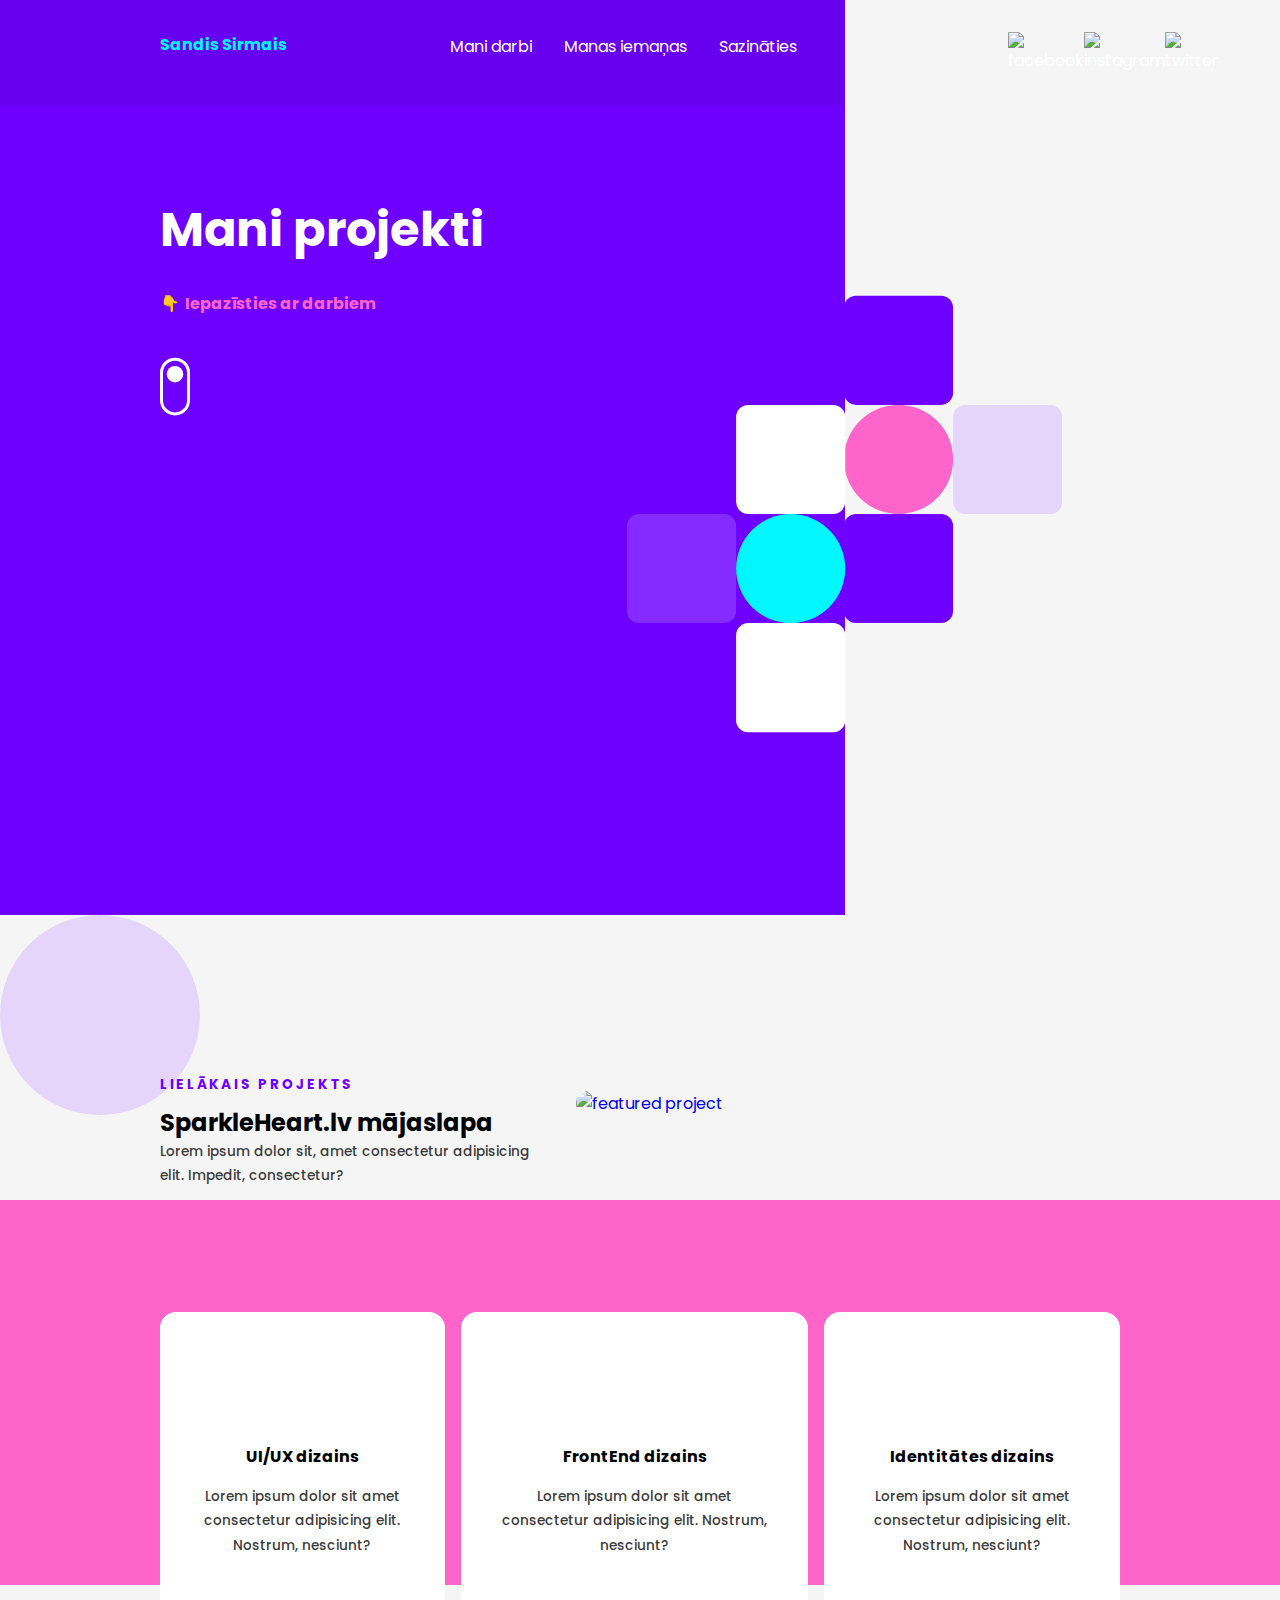
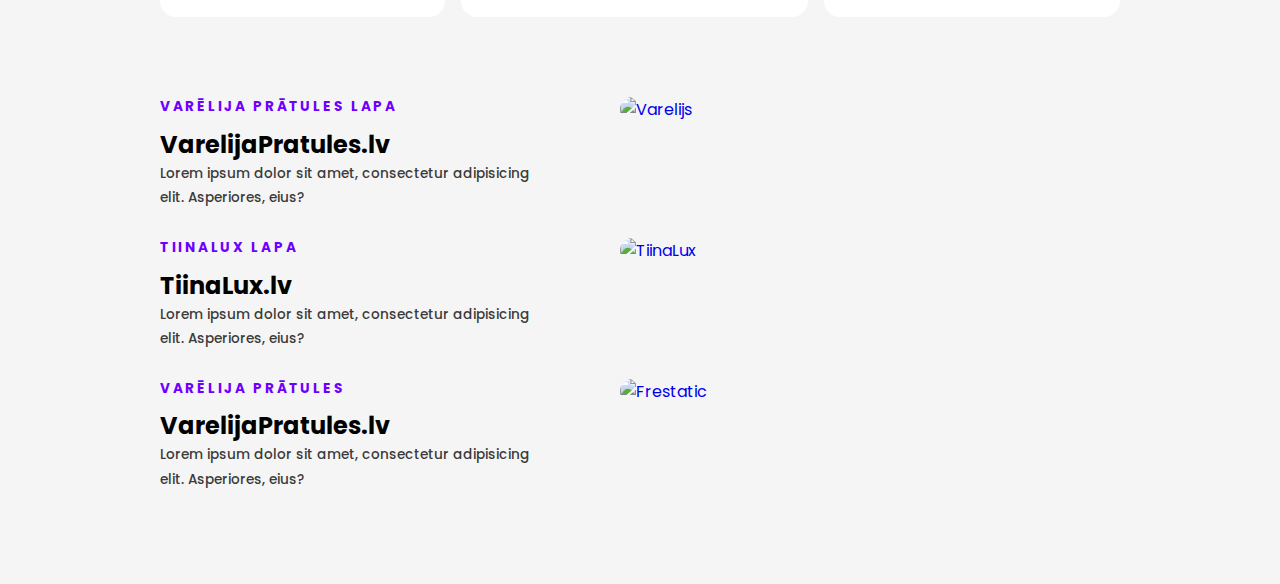
==== index.html @ bd588821 "Image href fix" ====
<!DOCTYPE html>
<html lang="en">
  <head>
    <meta charset="UTF-8">
    <meta name="viewport" content="width=device-width, initial-scale=1.0">
    <meta http-equiv="X-UA-Compatible" content="ie=edge">
    <title>Portfolio</title>
    <link rel="stylesheet" href="css/style.css">
    <link rel="icon" href="images/favicon-32x32.png">
  </head>
  <body>

    <div class="nav-container">
        <header>
            <a href="index.html" class="logo">Sandis Sirmais</a>


            <nav>
                <ul>
                   <li><a href="#maniDarbi">Mani darbi</a></li>
                   <li><a href="#mySkills">Manas iemaņas</a></li>
                   <li><a href="#">Sazināties</a></li>
                </ul>
            </nav>
        </header>

        <div class="social-header">
            <ul>

            <li><a href="https://www.facebook.com/profile.php?id=100010309158518" target="_blank"><img src="/Portfolio_Website/images/2-26357_facebook-icono-facebook-logo-vector-jpg-hd-png.png" alt="facebook"></a></li>
            <li> <a href="https://www.instagram.com/sandizsz/" target="_blank"><img src="/Portfolio_Website/images/5ecec78673e4440004f09e77.png" alt="instagram"></a></li>
            <li><a href="#"><img src="/Portfolio_Website/images/twitter.png" alt="twitter"></a></li>

            </ul>   

        </div>

    </div>


    <div class="hero">
        <div class="content">
            <h1 class="stagger1">Mani projekti</h1>

            <div class="meet stagger1">
                <span>👇</span>
                <p>Iepazīsties ar darbiem</p>

            </div>
                <svg class="scroll stagger1" width="40" height="77" viewBox="0 0 40 77" style="transform: translate(0px, 0px); opacity: 1;">
                    <g id="scroll" transform="translate(-253 -787)">
                      <g id="Rectangle_12" data-name="Rectangle 12" transform="translate(253 787)" fill="none" stroke="#fff" stroke-width="4">
                        <rect width="40" height="77" rx="20" stroke="none"></rect>
                        <rect x="2" y="2" width="36" height="73" rx="18" fill="none"></rect>
                      </g>
                      <circle class="circle" id="Ellipse_1" data-name="Ellipse 1" cx="11" cy="11" r="11" transform="translate(262 798)" fill="#fff"></circle>
                    </g>
                  </svg>
          
           

         

        </div>

        <svg xmlns="http://www.w3.org/2000/svg" class="hero-design" width="686" height="688" viewBox="0 0 686 688" style="transform: translate(0px, 0px); opacity: 1;">
            <g id="blockdesign" transform="translate(-935 -289)">
              <rect class="square-anim" data-name="Rectangle 2" width="172" height="172" rx="19" transform="matrix(1,0,0,1,1277,289)" fill="#6e00ff" data-svg-origin="0 0" style="transform-origin: 0px 0px;"></rect>
              <rect class="square-anim" data-name="Rectangle 10" width="172" height="172" rx="86" transform="matrix(1,0,0,1,1277,461)" fill="#ff64cb" data-svg-origin="0 0" style="transform-origin: 0px 0px;"></rect>
              <rect class="square-anim" data-name="Rectangle 8" width="172" height="172" rx="19" transform="matrix(1,0,0,1,1449,461)" fill="#e5d5fa" data-svg-origin="0 0" style="transform-origin: 0px 0px;"></rect>
              <rect class="square-anim" data-name="Rectangle 5" width="172" height="172" rx="19" transform="matrix(1,0,0,1,1277,633)" fill="#6e00ff" data-svg-origin="0 0" style="transform-origin: 0px 0px;"></rect>
              <rect class="square-anim" data-name="Rectangle 3" width="172" height="172" rx="19" transform="matrix(1,0,0,1,1107,461)" fill="#fff" data-svg-origin="0 0" style="transform-origin: 0px 0px;"></rect>
              <rect class="square-anim" data-name="Rectangle 9" width="172" height="172" rx="86" transform="matrix(1,0,0,1,1107,633)" fill="#00f7ff" data-svg-origin="0 0" style="transform-origin: 0px 0px;"></rect>
              <rect class="square-anim" data-name="Rectangle 7" width="172" height="172" rx="19" transform="matrix(1,0,0,1,935,633)" fill="#fff" opacity="0.17" data-svg-origin="0 0" style="transform-origin: 0px 0px;"></rect>
              <rect class="square-anim" data-name="Rectangle 4" width="172" height="172" rx="19" transform="matrix(1,0,0,1,1107,805)" fill="#fff" data-svg-origin="0 0" style="transform-origin: 0px 0px;"></rect>
            </g>
          </svg>
    </div>

    <section class="featured">
        <div class="left">
        <div class="inner transition2">
            <p class="subtitle">Lielākais projekts</p>
            <a href="#" class="featured-title">SparkleHeart.lv mājaslapa</a>
            <p class="featured-desc">Lorem ipsum dolor sit, amet consectetur adipisicing elit. Impedit, consectetur?</p>
        </div>

        </div>

        <a href="https://sandizsz.github.io/Uzdevums_SandisSirmais/index.html" target="_blank"><img class="right transition2" src="/Portfolio_Website/images/sparkleHeart.png" alt="featured project"></a>


    </section>

    <section class="skills" id="mySkills">
        <div class="skills-container">
            <ul>
                <li class="transition2">
                    <div class="icon-container one">
                        <img src="/Portfolio_Website/images/icon-ux.svg" alt="">
                    </div>
                    <p class="skill-title">UI/UX dizains</p>
                    <p class="featured-desc skill-desc">Lorem ipsum dolor sit amet consectetur adipisicing elit. Nostrum, nesciunt?</p>
                </li>

                <li class="transition2">
                    <div class="icon-container two">
                        <img src="/Portfolio_Website/images/icon-frontend.svg" alt="">
                    </div>
                    <p class="skill-title">FrontEnd dizains</p>
                    <p class="featured-desc skill-desc">Lorem ipsum dolor sit amet consectetur adipisicing elit. Nostrum, nesciunt?</p>
                </li>

                <li class="transition2">
                    <div class="icon-container three">
                        <img src="/Portfolio_Website/images/icon-logo.svg" alt="">
                    </div>
                    <p class="skill-title">Identitātes dizains</p>
                    <p class="featured-desc skill-desc">Lorem ipsum dolor sit amet consectetur adipisicing elit. Nostrum, nesciunt?</p>
                </li>
            </ul>
        </div>
    </section>

    <section class="portfolio" id="maniDarbi">
        <div class="portfolio-container transition3">
            <div class="portfolio-left">
                <div class="inner">
                    <p class="subtitle">Varēlija prātules lapa</p>
                    <p class="featured-title">VarelijaPratules.lv</p>
                    <p class="featured-desc">Lorem ipsum dolor sit amet, consectetur adipisicing elit. Asperiores, eius?</p>
                </div>
            </div>

            <a href="/VarelijaPratules/index.html" target="_blank"><img src="/Portfolio_Website/images/Varelijs.png" alt="Varelijs"></a>

        </div>

        <div class="portfolio-container transition3">
            <div class="portfolio-left">
                <div class="inner">
                    <p class="subtitle">TiinaLux lapa</p>
                    <p class="featured-title">TiinaLux.lv</p>
                    <p class="featured-desc">Lorem ipsum dolor sit amet, consectetur adipisicing elit. Asperiores, eius?</p>
                </div>
            </div>

            <a href="#"><img src="/Portfolio_Website/images/TiinaLux.png" alt="TiinaLux"></a>

        </div>

        <div class="portfolio-container transition3">
            <div class="portfolio-left">
                <div class="inner">
                    <p class="subtitle">Varēlija prātules</p>
                    <p class="featured-title">VarelijaPratules.lv</p>
                    <p class="featured-desc">Lorem ipsum dolor sit amet, consectetur adipisicing elit. Asperiores, eius?</p>
                </div>
            </div>

            <a href="#"><img src="/Portfolio_Website/images/fretty.jpg" alt="Frestatic"></a>

        </div>
    </section>
 


    <script src="https://cdnjs.cloudflare.com/ajax/libs/gsap/3.7.1/gsap.min.js" integrity="sha512-UxP+UhJaGRWuMG2YC6LPWYpFQnsSgnor0VUF3BHdD83PS/pOpN+FYbZmrYN+ISX8jnvgVUciqP/fILOXDjZSwg==" crossorigin="anonymous" referrerpolicy="no-referrer"></script>

    <script src="https://cdnjs.cloudflare.com/ajax/libs/gsap/3.7.1/ScrollTrigger.min.js" integrity="sha512-DlTk2PLUinhBupE89kHOJTt11QqbRMQVlbb26XVDvp4D1kt0fRvQJslvZnTelRJHq6yK0tIPCR7cul8+9Blz0g==" crossorigin="anonymous" referrerpolicy="no-referrer"></script>

    <script>
        gsap.registerPlugin(ScrollTrigger);
        var tl = gsap.timeline();

        tl.from('.content', {
            y:'-30%',
            opacity: 0,
            duration: 2,
            ease: Power4.easeOut

        })

        tl.from('.stagger1', {
            opacity: 0,
            y: -50,
            stagger: .3,
            ease:Power4.easeOut,
            duration: 2
        }, "-=1.5")

        tl.from('.hero-design', {
            opacity: 0,
            y: 50,
            ease: Power4.easeOut,
            duration: 1
        }, "-=2")

        gsap.from(".square-anim", {
            stagger: .2,
            scale: 0.1,
            transformOrigin: "50% 50%",
            duration: 1,
            ease: Back.easeOut.config(1.7)
        })

        gsap.from(".transition2", {
            scrollTrigger: {
                trigger: '.transition2',
                start: "top bottom"
            },
            y: 50,
            opacity: 0,
            duration: 1.2,
            stagger: .3
        })

        gsap.from(".transition3", {
            scrollTrigger: {
                trigger: '.transition3',
                start: "top bottom"
            },
            y: 50,
            opacity: 0,
            duration: 1.2,
            stagger: .8
        })

    </script>

  </body>
</html>
---- css/style.css ----
@import url("https://fonts.googleapis.com/css2?family=Montserrat:wght@300;400;700&display=swap");
@import url("https://fonts.googleapis.com/css2?family=Poppins:wght@300;400;700&family=Urbanist:wght@300;400;700&display=swap");
html {
  scroll-behavior: smooth;
}

* {
  margin: 0;
  padding: 0;
  -webkit-box-sizing: border-box;
          box-sizing: border-box;
}

body {
  height: 100vh;
  margin: 0;
  font-family: 'Poppins', sans-serif;
}

ul {
  list-style-type: none;
}

a {
  text-decoration: none;
}

img {
  width: 100%;
}

.nav-container {
  background-color: #6700EE;
}

.nav-container a {
  color: #fff;
}

nav a {
  height: 30px;
  line-height: 30px;
}

nav a:hover {
  background: #fff;
  color: blueviolet;
  border-radius: 0.2em;
  font-weight: bold;
}

header {
  display: -webkit-box;
  display: -ms-flexbox;
  display: flex;
  -webkit-box-pack: justify;
      -ms-flex-pack: justify;
          justify-content: space-between;
  padding: 2em;
}

header .logo {
  color: #00f7ff;
  font-weight: bold;
}

header ul {
  display: -webkit-box;
  display: -ms-flexbox;
  display: flex;
}

header ul a {
  display: block;
  padding: 0 1em;
}

.social-header, .hero-design {
  display: none;
}

.hero {
  background-color: #6E00FF;
  color: #fff;
  display: -ms-grid;
  display: grid;
  text-align: center;
  padding: 4em;
}

.meet {
  display: -webkit-box;
  display: -ms-flexbox;
  display: flex;
  -webkit-box-pack: center;
      -ms-flex-pack: center;
          justify-content: center;
  margin: 1em 0 1em;
  font-weight: bold;
  color: #FF64CB;
}

.meet span {
  margin-right: .3em;
}

.scroll {
  width: 30px;
}

section {
  padding: 4em 2em;
  text-align: center;
}

.featured {
  position: relative;
}

.featured img {
  border-radius: 1em;
}

.featured::before {
  content: "";
  position: absolute;
  width: 200px;
  height: 200px;
  border-radius: 50%;
  background: #E5D5FA;
  top: 0;
  left: 0;
  z-index: -1;
}

.subtitle {
  text-transform: uppercase;
  font-weight: bold;
  color: #6E00FF;
  letter-spacing: .2em;
  font-size: .85em;
}

.featured-title {
  color: black;
  font-weight: bold;
  font-size: 1.5em;
  margin-top: .4em;
  display: block;
}

.featured-desc {
  color: #3b3b3b;
  margin-bottom: 3em;
  font-size: .85em;
  line-height: 1.8em;
  font-weight: 500;
}

.skills {
  background: #FF64CB;
}

.skills-container ul li {
  background: #fff;
  padding: 2em;
  border-radius: 1em;
  margin-bottom: 1em;
}

.skills-container ul li .icon-container {
  height: 100px;
  display: -ms-grid;
  display: grid;
  place-content: center;
  margin: 0 auto;
}

.skills-container ul li .icon-container.one {
  width: 50px;
}

.skills-container ul li .icon-container.two {
  width: 150px;
}

.skills-container ul li .icon-container.three {
  width: 60px;
}

.skill-title {
  font-weight: bold;
  margin-bottom: 1em;
}

.featured-desc {
  margin-bottom: 2em;
}

.portfolio, body {
  background: #F5F5F5;
}

.portfolio-container a img {
  border-radius: 1em;
  margin-bottom: 2em;
}

@media only screen and (min-width: 800px) {
  .meet {
    margin: 2em 0 2em;
  }
  .featured, .portfolio {
    text-align: left;
  }
  .featured, .portfolio-container {
    display: -ms-grid;
    display: grid;
    -ms-grid-columns: 40% auto;
        grid-template-columns: 40% auto;
  }
  .left, .portfolio-left {
    display: -ms-grid;
    display: grid;
    place-content: center;
  }
  .right {
    margin-left: 2em;
    margin-top: 1em;
  }
  .skills {
    margin-top: -5em;
    margin-bottom: -7em;
    padding-top: 7em;
  }
  .skills-container ul {
    display: -ms-grid;
    display: grid;
    -ms-grid-columns: (auto)[3];
        grid-template-columns: repeat(3, auto);
    grid-gap: 1em;
  }
  .portfolio {
    padding-top: 7em;
  }
  .portfolio-container img {
    margin-left: 2em;
  }
}

@media only screen and (min-width: 1050px) {
  .hero {
    height: 90vh;
  }
  .nav-container {
    display: -ms-grid;
    display: grid;
    -ms-grid-columns: 66% auto;
        grid-template-columns: 66% auto;
    background: unset;
  }
  .nav-container header {
    background: #6700EE;
  }
  header {
    padding: 2em 2em 2em 4em;
  }
  .social-header {
    padding: 2em 4em 2em 0;
    display: block;
  }
  .social-header ul {
    display: -webkit-box;
    display: -ms-flexbox;
    display: flex;
    -webkit-box-pack: justify;
        -ms-flex-pack: justify;
            justify-content: space-between;
    width: 7em;
    float: right;
  }
  .social-header ul img {
    width: 20px;
  }
  section {
    padding: 4em;
  }
  .hero {
    display: -ms-grid;
    display: grid;
    -ms-grid-columns: 66% auto;
        grid-template-columns: 66% auto;
    background: unset;
    padding: 0;
  }
  .hero .content {
    background: #6E00FF;
    padding: 6em 8em 6em 4em;
    text-align: left;
  }
  .hero .content h1 {
    font-size: 3em;
    line-height: 1.2em;
  }
  .meet {
    -webkit-box-pack: left;
        -ms-flex-pack: left;
            justify-content: left;
  }
  .hero-design {
    display: unset;
    margin-left: -50%;
    margin-top: 15%;
    width: 100%;
  }
  .portfolio img {
    float: right;
    max-width: 500px;
  }
}

@media only screen and (min-width: 1250px) {
  header {
    padding: 2em 2em 2em 10em;
  }
  .social-header {
    padding: 2em 10em 2em 0;
  }
  section {
    padding: 10em 10em 4em 10em;
  }
  .hero .content {
    padding: 6em 8em 6em 10em;
  }
}

@media only screen and (min-width: 1550px) {
  header {
    padding: 2em 2em 2em 20em;
  }
  .social-header {
    padding: 2em 20em 2em 0;
  }
  section {
    padding: 6em 20em 4em 20em;
  }
  .hero .content {
    padding: 9em 20em 6em 20em;
  }
}

.circle {
  animation: circleAnim 1s infinite alternate-reverse;
}

@-webkit-keyframes circleAnim {
  from {
    -webkit-transform: translate(262px, 798px);
            transform: translate(262px, 798px);
    z-index: 5;
  }
  to {
    -webkit-transform: translate(262px, 830px);
            transform: translate(262px, 830px);
  }
}

@keyframes circleAnim {
  from {
    -webkit-transform: translate(262px, 798px);
            transform: translate(262px, 798px);
    z-index: 5;
  }
  to {
    -webkit-transform: translate(262px, 830px);
            transform: translate(262px, 830px);
  }
}
/*# sourceMappingURL=style.css.map */
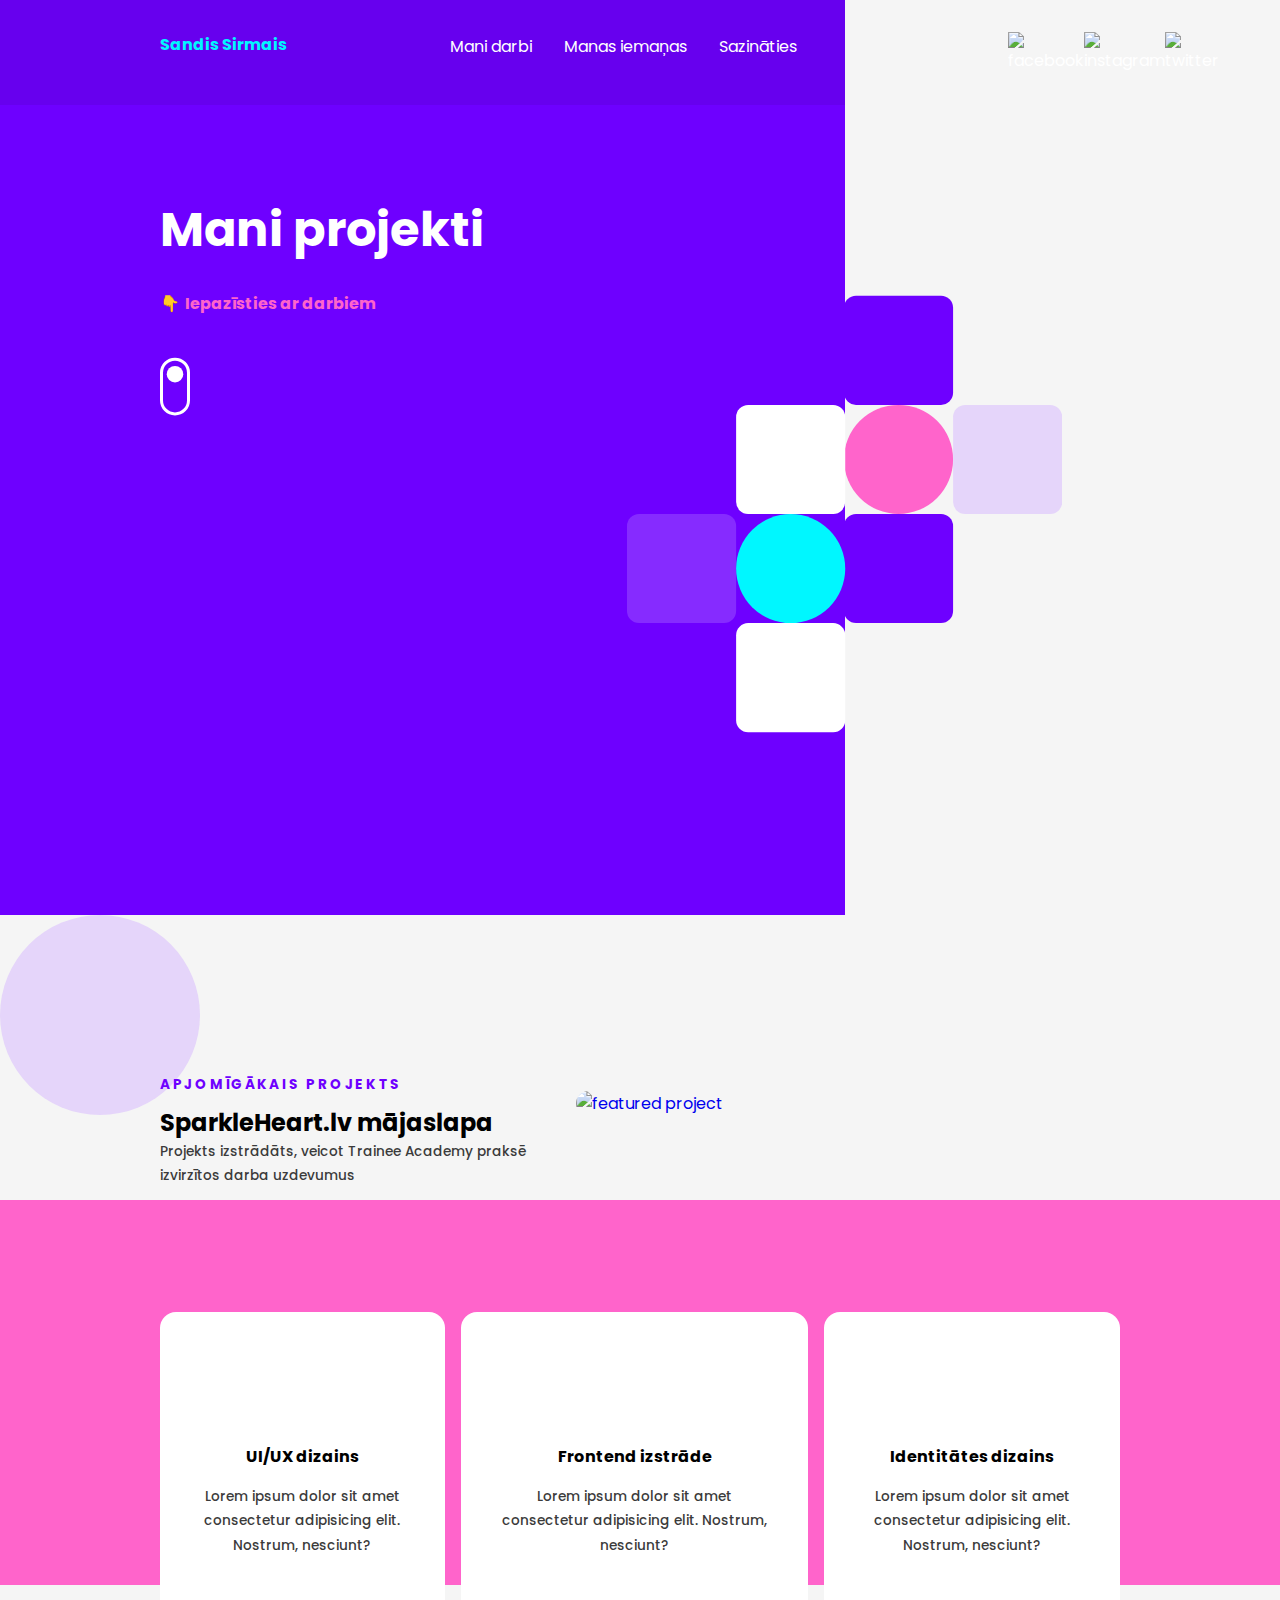
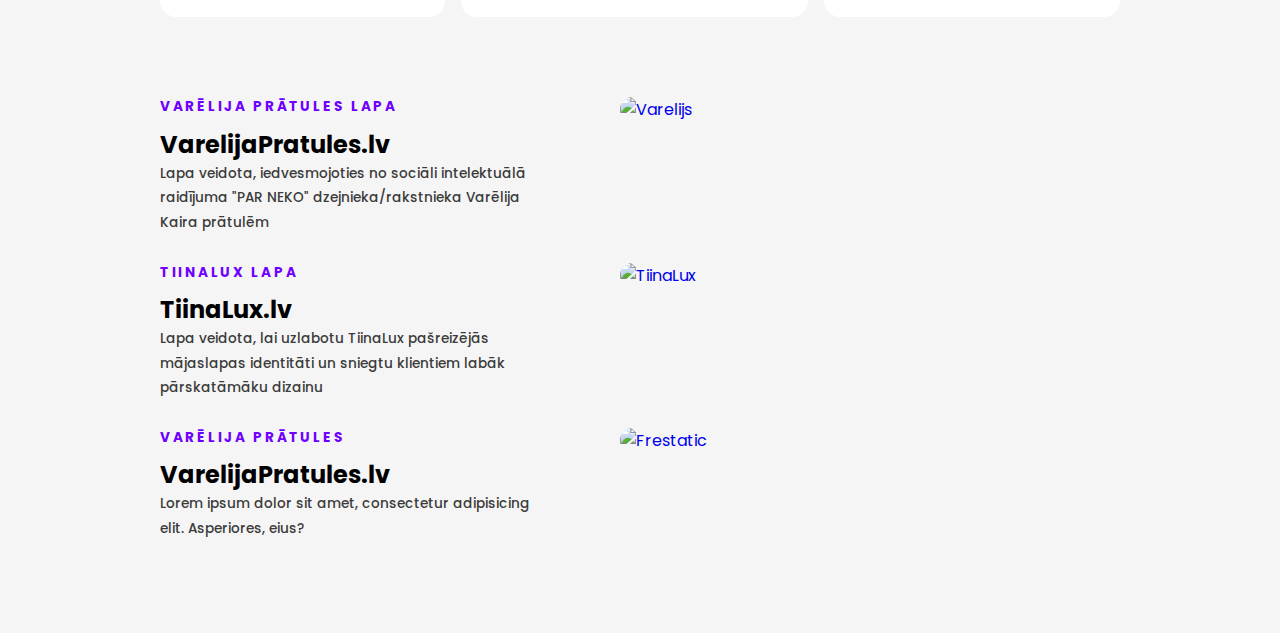
==== commit 829a79c3: "Update index.html" ====
--- a/index.html
+++ b/index.html
@@ -80,9 +80,9 @@
     <section class="featured">
         <div class="left">
         <div class="inner transition2">
-            <p class="subtitle">Lielākais projekts</p>
+            <p class="subtitle">Apjomīgākais projekts</p>
             <a href="#" class="featured-title">SparkleHeart.lv mājaslapa</a>
-            <p class="featured-desc">Lorem ipsum dolor sit, amet consectetur adipisicing elit. Impedit, consectetur?</p>
+            <p class="featured-desc">Projekts izstrādāts, veicot Trainee Academy praksē izvirzītos darba uzdevumus</p>
         </div>
 
         </div>
@@ -107,7 +107,7 @@
                     <div class="icon-container two">
                         <img src="/Portfolio_Website/images/icon-frontend.svg" alt="">
                     </div>
-                    <p class="skill-title">FrontEnd dizains</p>
+                    <p class="skill-title">Frontend izstrāde</p>
                     <p class="featured-desc skill-desc">Lorem ipsum dolor sit amet consectetur adipisicing elit. Nostrum, nesciunt?</p>
                 </li>
 
@@ -128,11 +128,11 @@
                 <div class="inner">
                     <p class="subtitle">Varēlija prātules lapa</p>
                     <p class="featured-title">VarelijaPratules.lv</p>
-                    <p class="featured-desc">Lorem ipsum dolor sit amet, consectetur adipisicing elit. Asperiores, eius?</p>
+                    <p class="featured-desc">Lapa veidota, iedvesmojoties no sociāli intelektuālā raidījuma "PAR NEKO" dzejnieka/rakstnieka Varēlija Kaira prātulēm  </p>
                 </div>
             </div>
 
-            <a href="/VarelijaPratules/index.html" target="_blank"><img src="/Portfolio_Website/images/Varelijs.png" alt="Varelijs"></a>
+            <a href="/Portfolio_Website/VarelijaPratules/index.html" target="_blank"><img src="/Portfolio_Website/images/Varelijs.png" alt="Varelijs"></a>
 
         </div>
 
@@ -141,7 +141,7 @@
                 <div class="inner">
                     <p class="subtitle">TiinaLux lapa</p>
                     <p class="featured-title">TiinaLux.lv</p>
-                    <p class="featured-desc">Lorem ipsum dolor sit amet, consectetur adipisicing elit. Asperiores, eius?</p>
+                    <p class="featured-desc">Lapa veidota, lai uzlabotu TiinaLux pašreizējās mājaslapas identitāti un sniegtu klientiem labāk pārskatāmāku dizainu</p>
                 </div>
             </div>
 
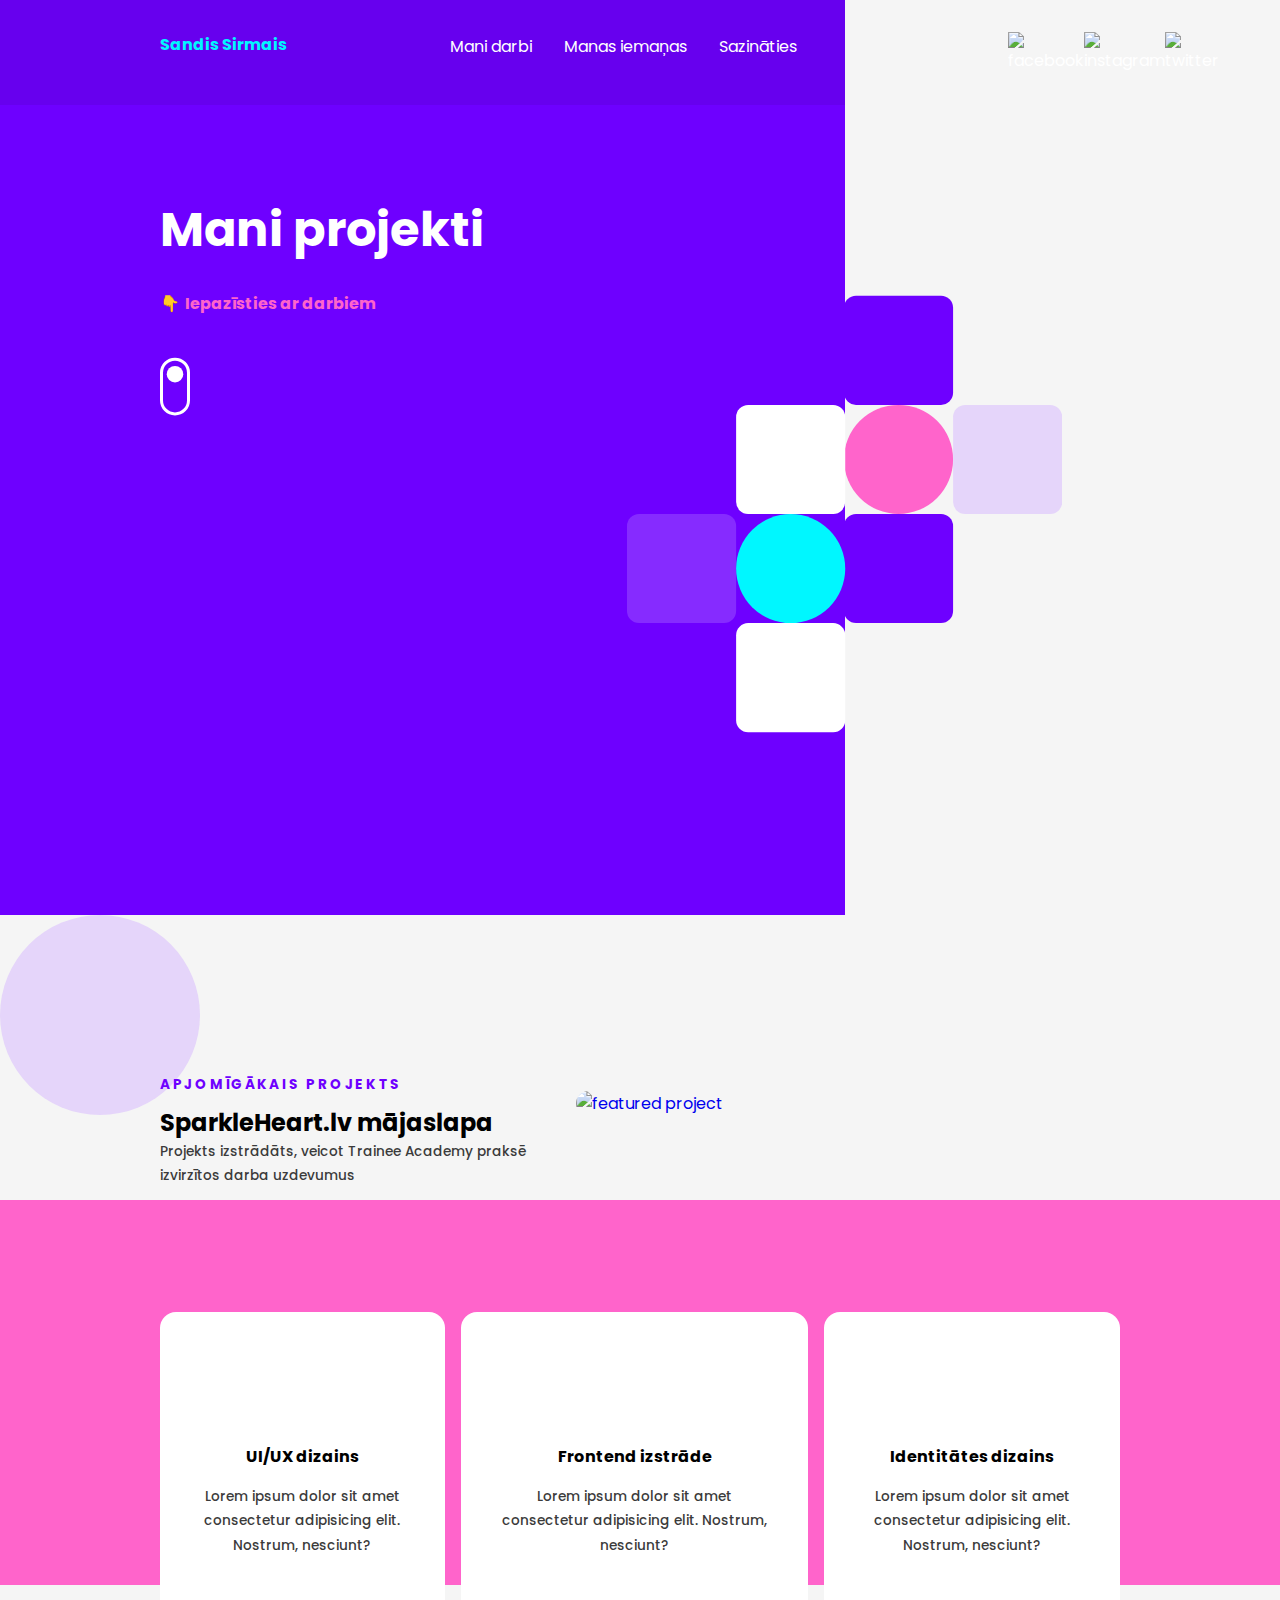
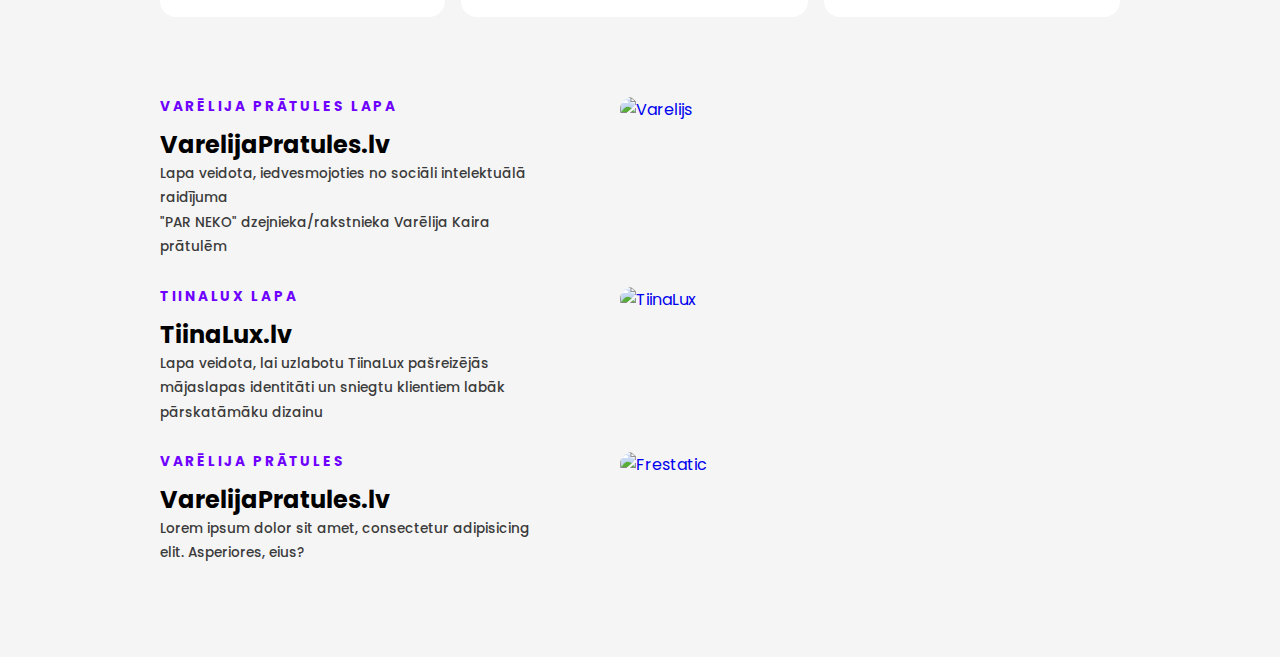
==== commit bfe86e94: "Update index.html" ====
--- a/index.html
+++ b/index.html
@@ -128,7 +128,7 @@
                 <div class="inner">
                     <p class="subtitle">Varēlija prātules lapa</p>
                     <p class="featured-title">VarelijaPratules.lv</p>
-                    <p class="featured-desc">Lapa veidota, iedvesmojoties no sociāli intelektuālā raidījuma "PAR NEKO" dzejnieka/rakstnieka Varēlija Kaira prātulēm  </p>
+                    <p class="featured-desc">Lapa veidota, iedvesmojoties no sociāli intelektuālā raidījuma <br> "PAR NEKO" dzejnieka/rakstnieka Varēlija Kaira prātulēm  </p>
                 </div>
             </div>
 
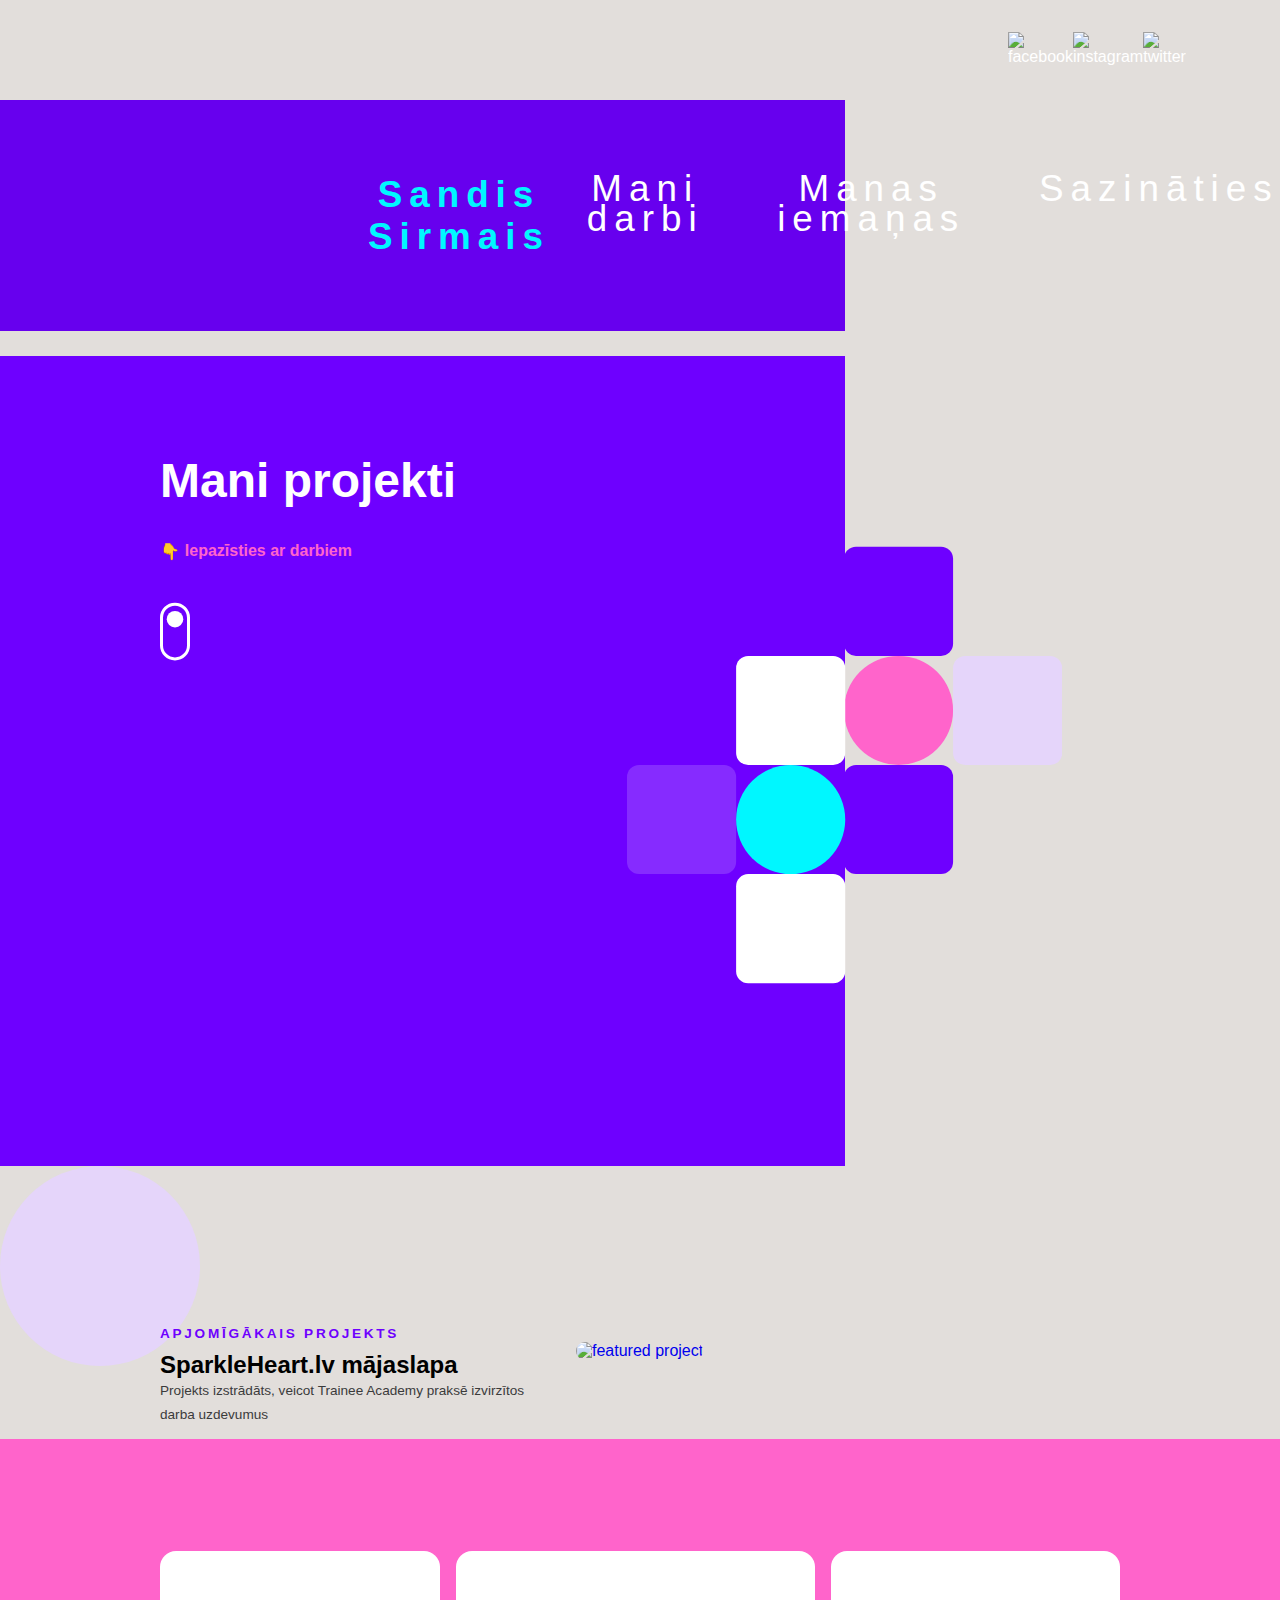
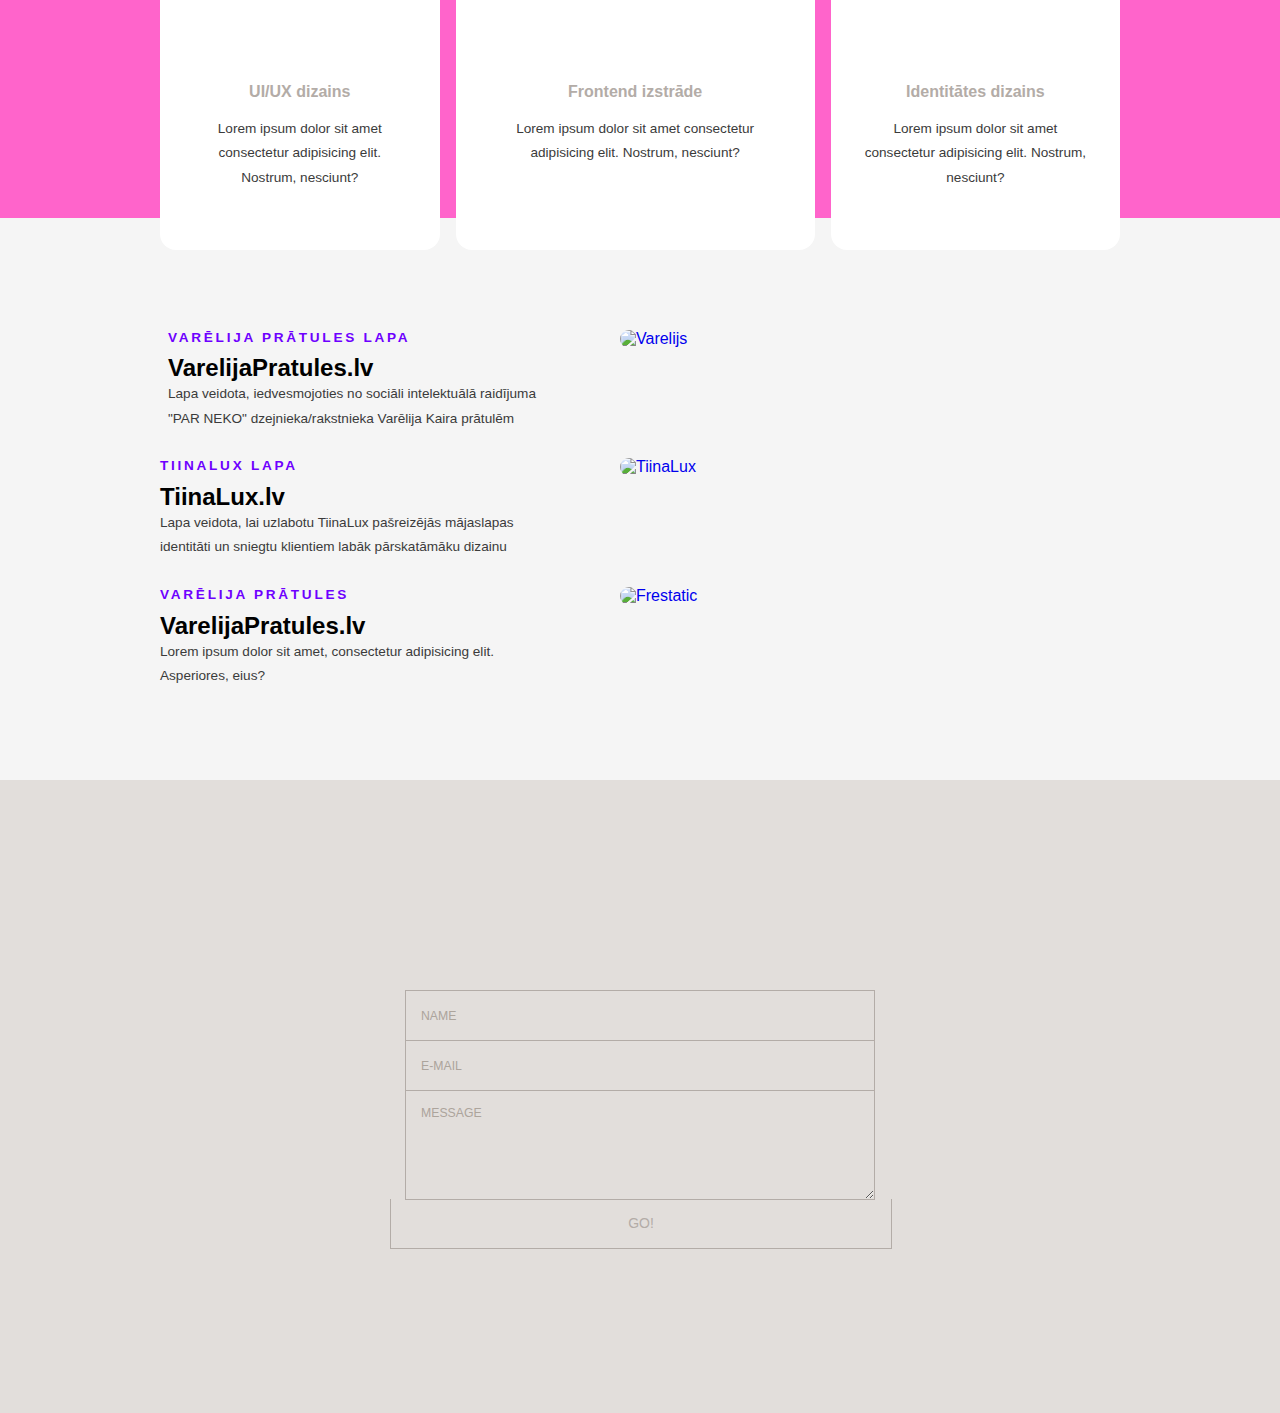
==== commit cb85437c: "Adding contact form" ====
--- a/index.html
+++ b/index.html
@@ -92,6 +92,8 @@
 
     </section>
 
+
+
     <section class="skills" id="mySkills">
         <div class="skills-container">
             <ul>
@@ -162,6 +164,17 @@
 
         </div>
     </section>
+
+    <section class="contact-form">
+        <form id="form" class="topBefore">
+		
+            <input id="name" type="text" placeholder="NAME">
+            <input id="email" type="text" placeholder="E-MAIL">
+            <textarea id="message" type="text" placeholder="MESSAGE"></textarea>
+    <input id="submit" type="submit" value="GO!">
+    
+  </form>
+    </section>
  
 
 
--- a/css/style.css
+++ b/css/style.css
@@ -206,6 +206,212 @@
   margin-bottom: 2em;
 }
 
+input::-webkit-input-placeholder, textarea::-webkit-input-placeholder {
+  color: #aca49c;
+  font-size: 0.875em;
+}
+
+input:focus::-webkit-input-placeholder, textarea:focus::-webkit-input-placeholder {
+  color: #bbb5af;
+}
+
+input::-webkit-input-placeholder, textarea::-webkit-input-placeholder {
+  color: #aca49c;
+  font-size: 0.875em;
+}
+
+input:-ms-input-placeholder, textarea:-ms-input-placeholder {
+  color: #aca49c;
+  font-size: 0.875em;
+}
+
+input::-ms-input-placeholder, textarea::-ms-input-placeholder {
+  color: #aca49c;
+  font-size: 0.875em;
+}
+
+input::placeholder, textarea::placeholder {
+  color: #aca49c;
+  font-size: 0.875em;
+}
+
+input:focus::-webkit-input-placeholder, textarea::focus:placeholder {
+  color: #bbb5af;
+}
+
+input:focus:-ms-input-placeholder, textarea::focus:placeholder {
+  color: #bbb5af;
+}
+
+input:focus::-ms-input-placeholder, textarea::focus:placeholder {
+  color: #bbb5af;
+}
+
+input:focus::placeholder, textarea::focus:placeholder {
+  color: #bbb5af;
+}
+
+input::-ms-placeholder, textarea::-ms-placeholder {
+  color: #aca49c;
+  font-size: 0.875em;
+}
+
+input:focus::-ms-placeholder, textarea:focus::-ms-placeholder {
+  color: #bbb5af;
+}
+
+/* on hover placeholder */
+input:hover::-webkit-input-placeholder, textarea:hover::-webkit-input-placeholder {
+  color: #e2dedb;
+  font-size: 0.875em;
+}
+
+input:hover:focus::-webkit-input-placeholder, textarea:hover:focus::-webkit-input-placeholder {
+  color: #cbc6c1;
+}
+
+input:hover::-webkit-input-placeholder, textarea:hover::-webkit-input-placeholder {
+  color: #e2dedb;
+  font-size: 0.875em;
+}
+
+input:hover:-ms-input-placeholder, textarea:hover:-ms-input-placeholder {
+  color: #e2dedb;
+  font-size: 0.875em;
+}
+
+input:hover::-ms-input-placeholder, textarea:hover::-ms-input-placeholder {
+  color: #e2dedb;
+  font-size: 0.875em;
+}
+
+input:hover::placeholder, textarea:hover::placeholder {
+  color: #e2dedb;
+  font-size: 0.875em;
+}
+
+input:hover:focus::-webkit-input-placeholder, textarea:hover:focus::-webkit-input-placeholder {
+  color: #cbc6c1;
+}
+
+input:hover:focus:-ms-input-placeholder, textarea:hover:focus:-ms-input-placeholder {
+  color: #cbc6c1;
+}
+
+input:hover:focus::-ms-input-placeholder, textarea:hover:focus::-ms-input-placeholder {
+  color: #cbc6c1;
+}
+
+input:hover:focus::placeholder, textarea:hover:focus::placeholder {
+  color: #cbc6c1;
+}
+
+input:hover::-webkit-input-placeholder, textarea:hover::-webkit-input-placeholder {
+  color: #e2dedb;
+  font-size: 0.875em;
+}
+
+input:hover:-ms-input-placeholder, textarea:hover:-ms-input-placeholder {
+  color: #e2dedb;
+  font-size: 0.875em;
+}
+
+input:hover::-ms-input-placeholder, textarea:hover::-ms-input-placeholder {
+  color: #e2dedb;
+  font-size: 0.875em;
+}
+
+input:hover::placeholder, textarea:hover::placeholder {
+  color: #e2dedb;
+  font-size: 0.875em;
+}
+
+input:hover:focus::-ms-placeholder, textarea:hover::focus:-ms-placeholder {
+  color: #cbc6c1;
+}
+
+body {
+  font-family: 'Lato', sans-serif;
+  background: #e2dedb;
+  color: #b3aca7;
+}
+
+header {
+  position: relative;
+  margin: 100px 0 25px 0;
+  font-size: 2.3em;
+  text-align: center;
+  letter-spacing: 7px;
+}
+
+#form {
+  position: relative;
+  width: 500px;
+  margin: 50px auto 100px auto;
+}
+
+input {
+  font-family: 'Lato', sans-serif;
+  font-size: 0.875em;
+  width: 470px;
+  height: 50px;
+  padding: 0px 15px 0px 15px;
+  background: transparent;
+  outline: none;
+  color: #726659;
+  border: solid 1px #b3aca7;
+  border-bottom: none;
+  transition: all 0.3s ease-in-out;
+  -webkit-transition: all 0.3s ease-in-out;
+  -moz-transition: all 0.3s ease-in-out;
+  -ms-transition: all 0.3s ease-in-out;
+}
+
+input:hover {
+  background: #b3aca7;
+  color: #e2dedb;
+}
+
+textarea {
+  width: 470px;
+  max-width: 470px;
+  height: 110px;
+  max-height: 110px;
+  padding: 15px;
+  background: transparent;
+  outline: none;
+  color: #726659;
+  font-family: 'Lato', sans-serif;
+  font-size: 0.875em;
+  border: solid 1px #b3aca7;
+  transition: all 0.3s ease-in-out;
+  -webkit-transition: all 0.3s ease-in-out;
+  -moz-transition: all 0.3s ease-in-out;
+  -ms-transition: all 0.3s ease-in-out;
+}
+
+textarea:hover {
+  background: #b3aca7;
+  color: #e2dedb;
+}
+
+#submit {
+  width: 502px;
+  padding: 0;
+  margin: -5px 0px 0px 0px;
+  font-family: 'Lato', sans-serif;
+  font-size: 0.875em;
+  color: #b3aca7;
+  outline: none;
+  cursor: pointer;
+  border: solid 1px #b3aca7;
+  border-top: none;
+}
+
+#submit:hover {
+  color: #e2dedb;
+}
+
 @media only screen and (min-width: 800px) {
   .meet {
     margin: 2em 0 2em;
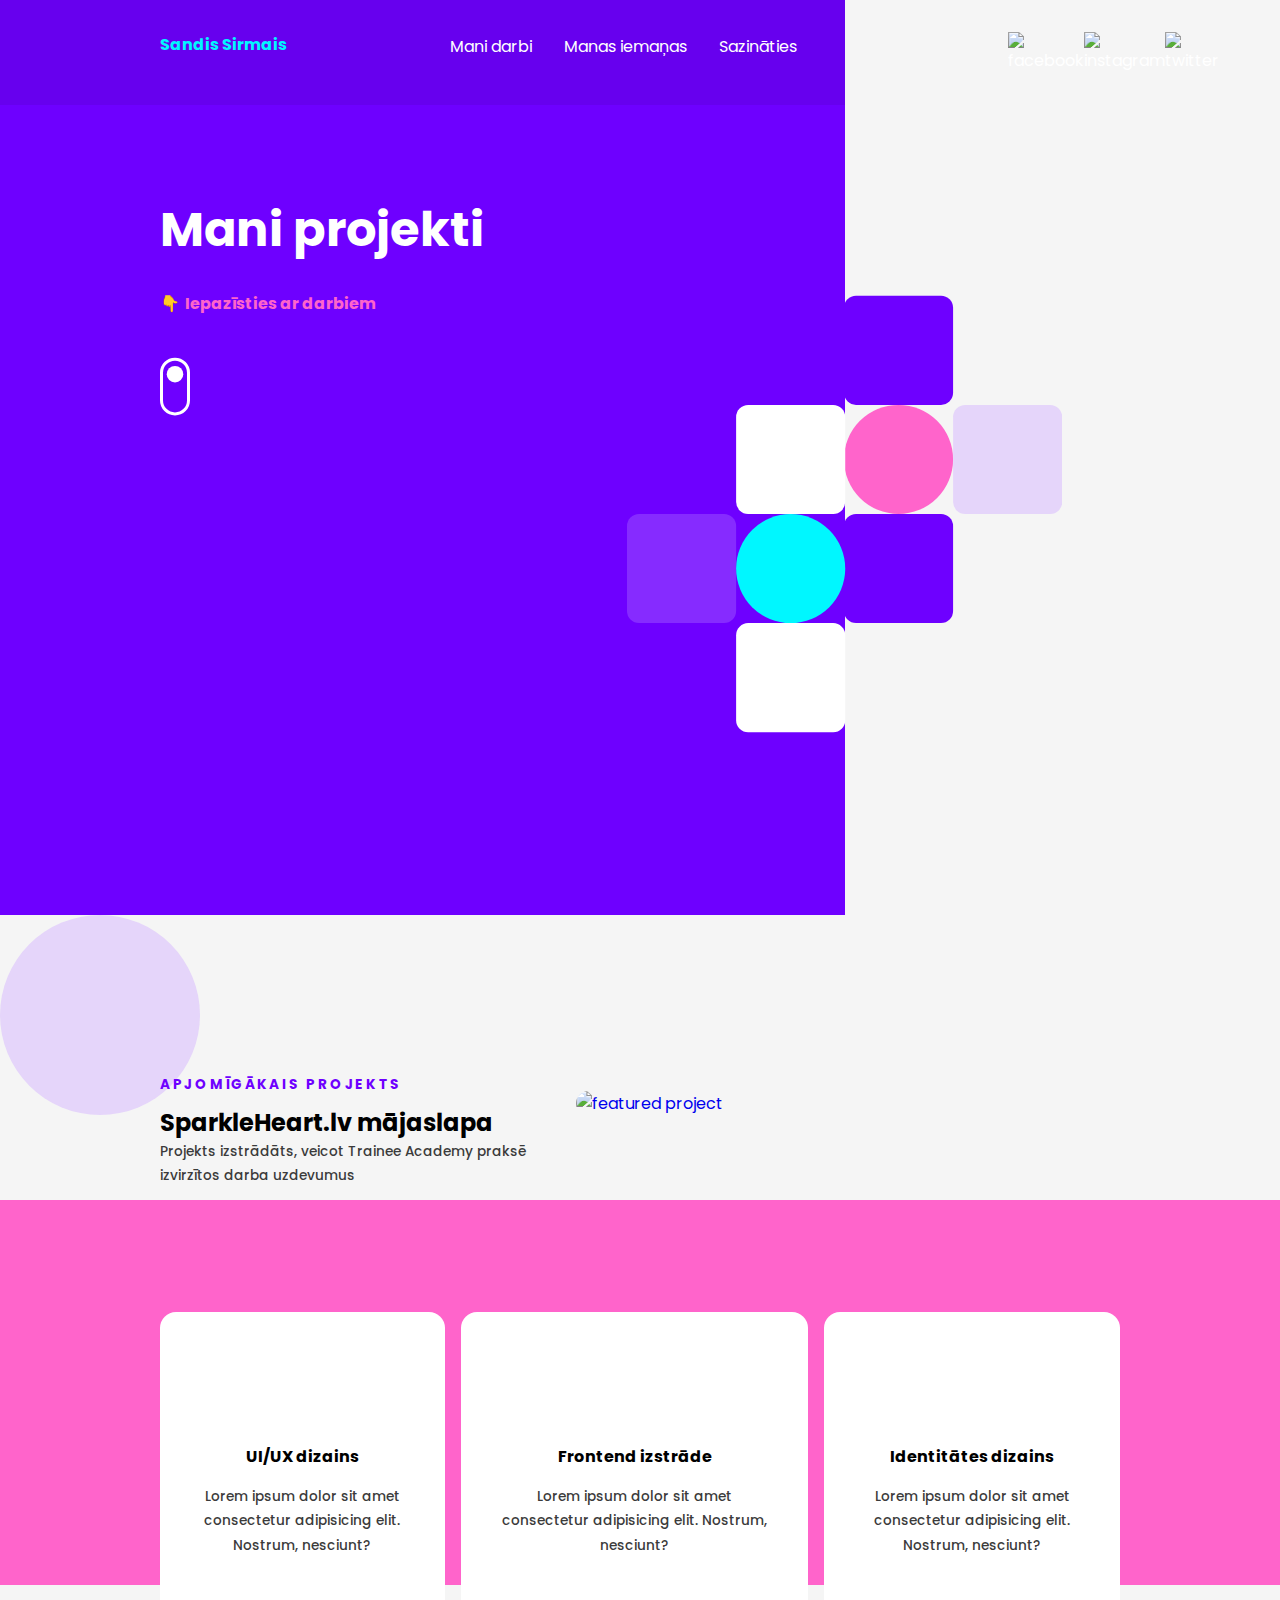
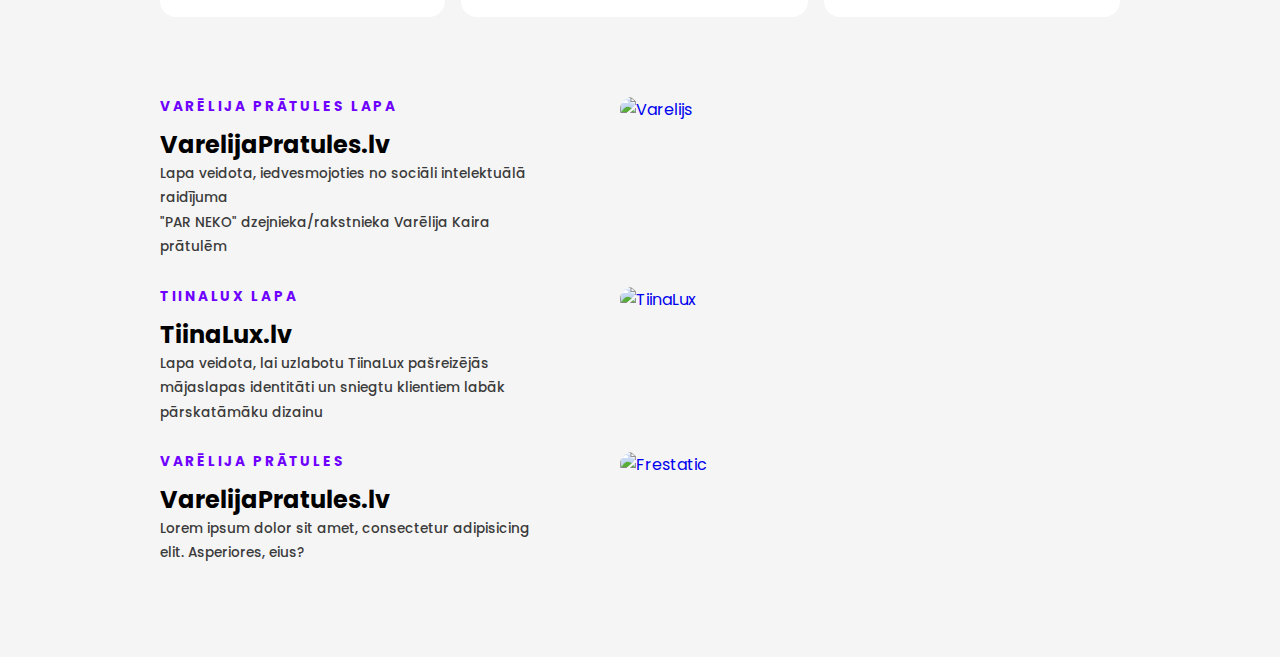
==== commit 5bb1badd: "Removed form" ====
--- a/index.html
+++ b/index.html
@@ -165,16 +165,7 @@
         </div>
     </section>
 
-    <section class="contact-form">
-        <form id="form" class="topBefore">
-		
-            <input id="name" type="text" placeholder="NAME">
-            <input id="email" type="text" placeholder="E-MAIL">
-            <textarea id="message" type="text" placeholder="MESSAGE"></textarea>
-    <input id="submit" type="submit" value="GO!">
     
-  </form>
-    </section>
  
 
 
--- a/css/style.css
+++ b/css/style.css
@@ -206,212 +206,6 @@
   margin-bottom: 2em;
 }
 
-input::-webkit-input-placeholder, textarea::-webkit-input-placeholder {
-  color: #aca49c;
-  font-size: 0.875em;
-}
-
-input:focus::-webkit-input-placeholder, textarea:focus::-webkit-input-placeholder {
-  color: #bbb5af;
-}
-
-input::-webkit-input-placeholder, textarea::-webkit-input-placeholder {
-  color: #aca49c;
-  font-size: 0.875em;
-}
-
-input:-ms-input-placeholder, textarea:-ms-input-placeholder {
-  color: #aca49c;
-  font-size: 0.875em;
-}
-
-input::-ms-input-placeholder, textarea::-ms-input-placeholder {
-  color: #aca49c;
-  font-size: 0.875em;
-}
-
-input::placeholder, textarea::placeholder {
-  color: #aca49c;
-  font-size: 0.875em;
-}
-
-input:focus::-webkit-input-placeholder, textarea::focus:placeholder {
-  color: #bbb5af;
-}
-
-input:focus:-ms-input-placeholder, textarea::focus:placeholder {
-  color: #bbb5af;
-}
-
-input:focus::-ms-input-placeholder, textarea::focus:placeholder {
-  color: #bbb5af;
-}
-
-input:focus::placeholder, textarea::focus:placeholder {
-  color: #bbb5af;
-}
-
-input::-ms-placeholder, textarea::-ms-placeholder {
-  color: #aca49c;
-  font-size: 0.875em;
-}
-
-input:focus::-ms-placeholder, textarea:focus::-ms-placeholder {
-  color: #bbb5af;
-}
-
-/* on hover placeholder */
-input:hover::-webkit-input-placeholder, textarea:hover::-webkit-input-placeholder {
-  color: #e2dedb;
-  font-size: 0.875em;
-}
-
-input:hover:focus::-webkit-input-placeholder, textarea:hover:focus::-webkit-input-placeholder {
-  color: #cbc6c1;
-}
-
-input:hover::-webkit-input-placeholder, textarea:hover::-webkit-input-placeholder {
-  color: #e2dedb;
-  font-size: 0.875em;
-}
-
-input:hover:-ms-input-placeholder, textarea:hover:-ms-input-placeholder {
-  color: #e2dedb;
-  font-size: 0.875em;
-}
-
-input:hover::-ms-input-placeholder, textarea:hover::-ms-input-placeholder {
-  color: #e2dedb;
-  font-size: 0.875em;
-}
-
-input:hover::placeholder, textarea:hover::placeholder {
-  color: #e2dedb;
-  font-size: 0.875em;
-}
-
-input:hover:focus::-webkit-input-placeholder, textarea:hover:focus::-webkit-input-placeholder {
-  color: #cbc6c1;
-}
-
-input:hover:focus:-ms-input-placeholder, textarea:hover:focus:-ms-input-placeholder {
-  color: #cbc6c1;
-}
-
-input:hover:focus::-ms-input-placeholder, textarea:hover:focus::-ms-input-placeholder {
-  color: #cbc6c1;
-}
-
-input:hover:focus::placeholder, textarea:hover:focus::placeholder {
-  color: #cbc6c1;
-}
-
-input:hover::-webkit-input-placeholder, textarea:hover::-webkit-input-placeholder {
-  color: #e2dedb;
-  font-size: 0.875em;
-}
-
-input:hover:-ms-input-placeholder, textarea:hover:-ms-input-placeholder {
-  color: #e2dedb;
-  font-size: 0.875em;
-}
-
-input:hover::-ms-input-placeholder, textarea:hover::-ms-input-placeholder {
-  color: #e2dedb;
-  font-size: 0.875em;
-}
-
-input:hover::placeholder, textarea:hover::placeholder {
-  color: #e2dedb;
-  font-size: 0.875em;
-}
-
-input:hover:focus::-ms-placeholder, textarea:hover::focus:-ms-placeholder {
-  color: #cbc6c1;
-}
-
-body {
-  font-family: 'Lato', sans-serif;
-  background: #e2dedb;
-  color: #b3aca7;
-}
-
-header {
-  position: relative;
-  margin: 100px 0 25px 0;
-  font-size: 2.3em;
-  text-align: center;
-  letter-spacing: 7px;
-}
-
-#form {
-  position: relative;
-  width: 500px;
-  margin: 50px auto 100px auto;
-}
-
-input {
-  font-family: 'Lato', sans-serif;
-  font-size: 0.875em;
-  width: 470px;
-  height: 50px;
-  padding: 0px 15px 0px 15px;
-  background: transparent;
-  outline: none;
-  color: #726659;
-  border: solid 1px #b3aca7;
-  border-bottom: none;
-  transition: all 0.3s ease-in-out;
-  -webkit-transition: all 0.3s ease-in-out;
-  -moz-transition: all 0.3s ease-in-out;
-  -ms-transition: all 0.3s ease-in-out;
-}
-
-input:hover {
-  background: #b3aca7;
-  color: #e2dedb;
-}
-
-textarea {
-  width: 470px;
-  max-width: 470px;
-  height: 110px;
-  max-height: 110px;
-  padding: 15px;
-  background: transparent;
-  outline: none;
-  color: #726659;
-  font-family: 'Lato', sans-serif;
-  font-size: 0.875em;
-  border: solid 1px #b3aca7;
-  transition: all 0.3s ease-in-out;
-  -webkit-transition: all 0.3s ease-in-out;
-  -moz-transition: all 0.3s ease-in-out;
-  -ms-transition: all 0.3s ease-in-out;
-}
-
-textarea:hover {
-  background: #b3aca7;
-  color: #e2dedb;
-}
-
-#submit {
-  width: 502px;
-  padding: 0;
-  margin: -5px 0px 0px 0px;
-  font-family: 'Lato', sans-serif;
-  font-size: 0.875em;
-  color: #b3aca7;
-  outline: none;
-  cursor: pointer;
-  border: solid 1px #b3aca7;
-  border-top: none;
-}
-
-#submit:hover {
-  color: #e2dedb;
-}
-
 @media only screen and (min-width: 800px) {
   .meet {
     margin: 2em 0 2em;
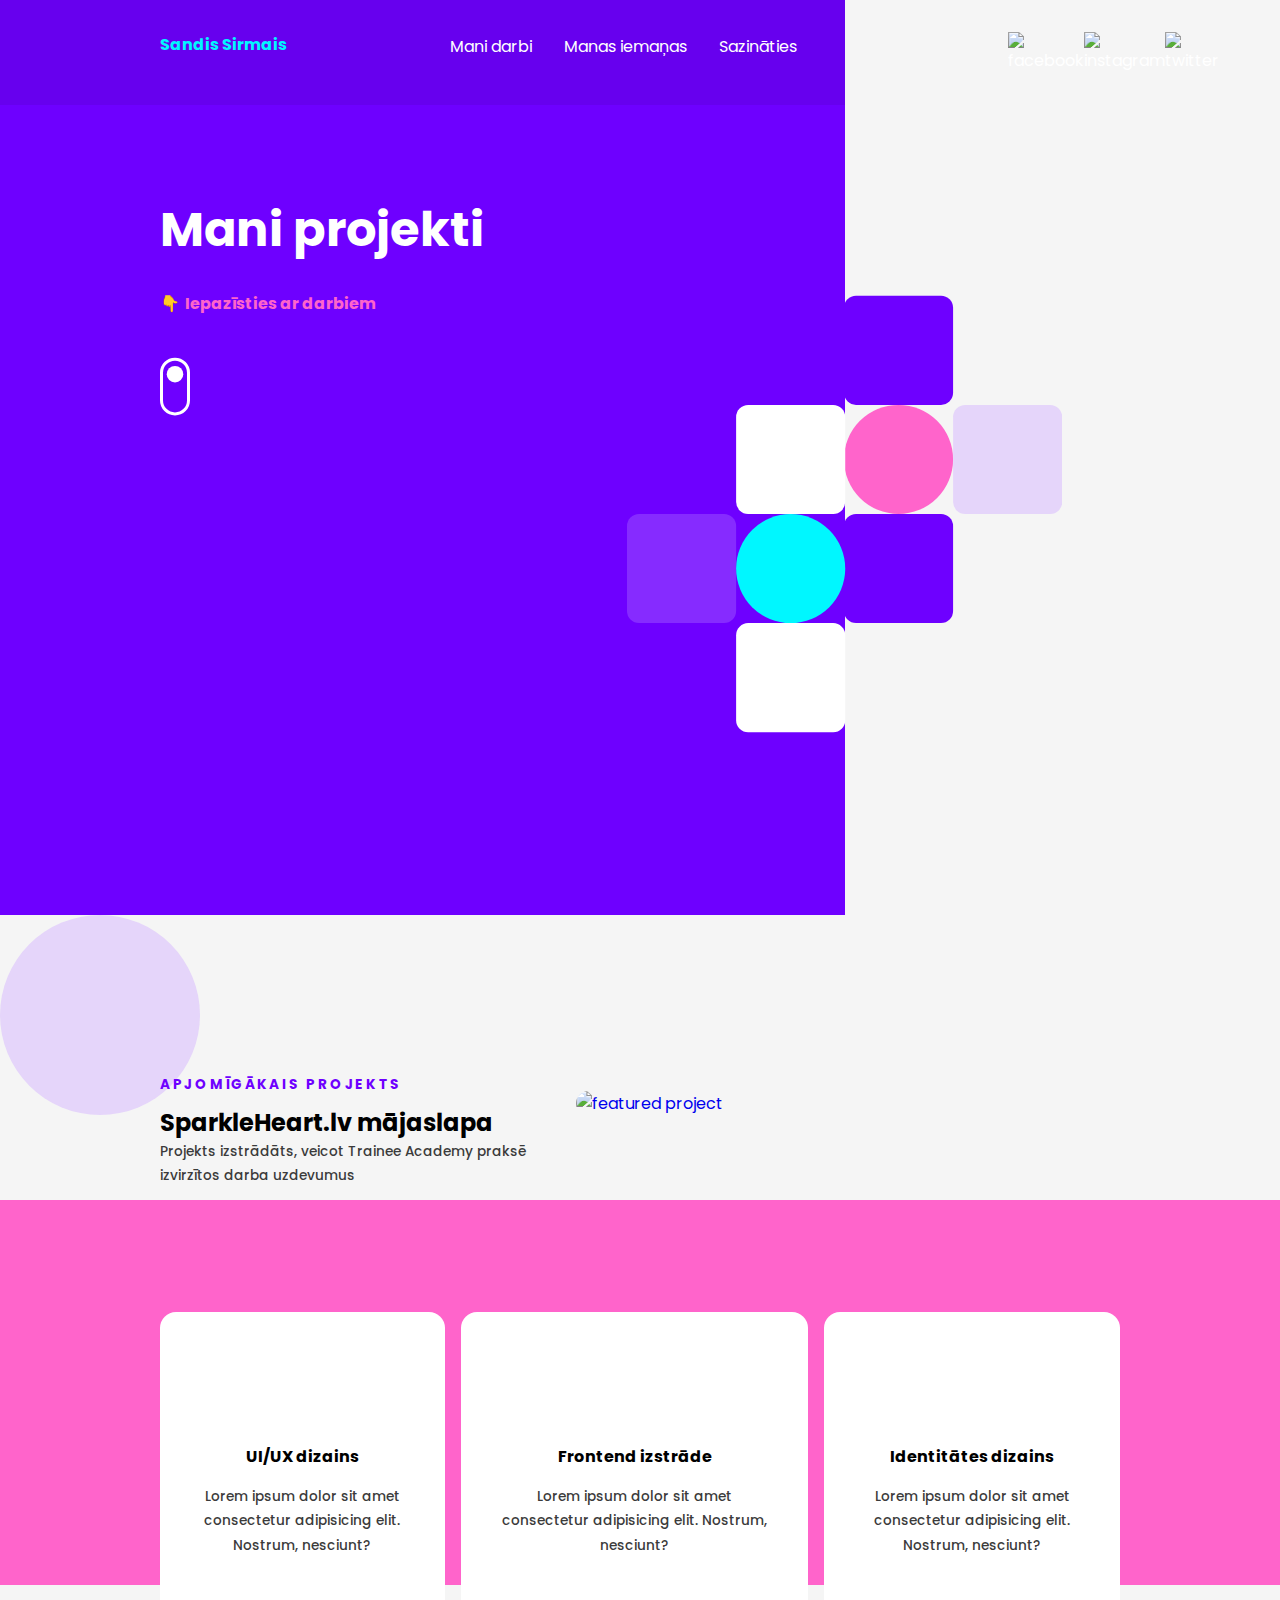
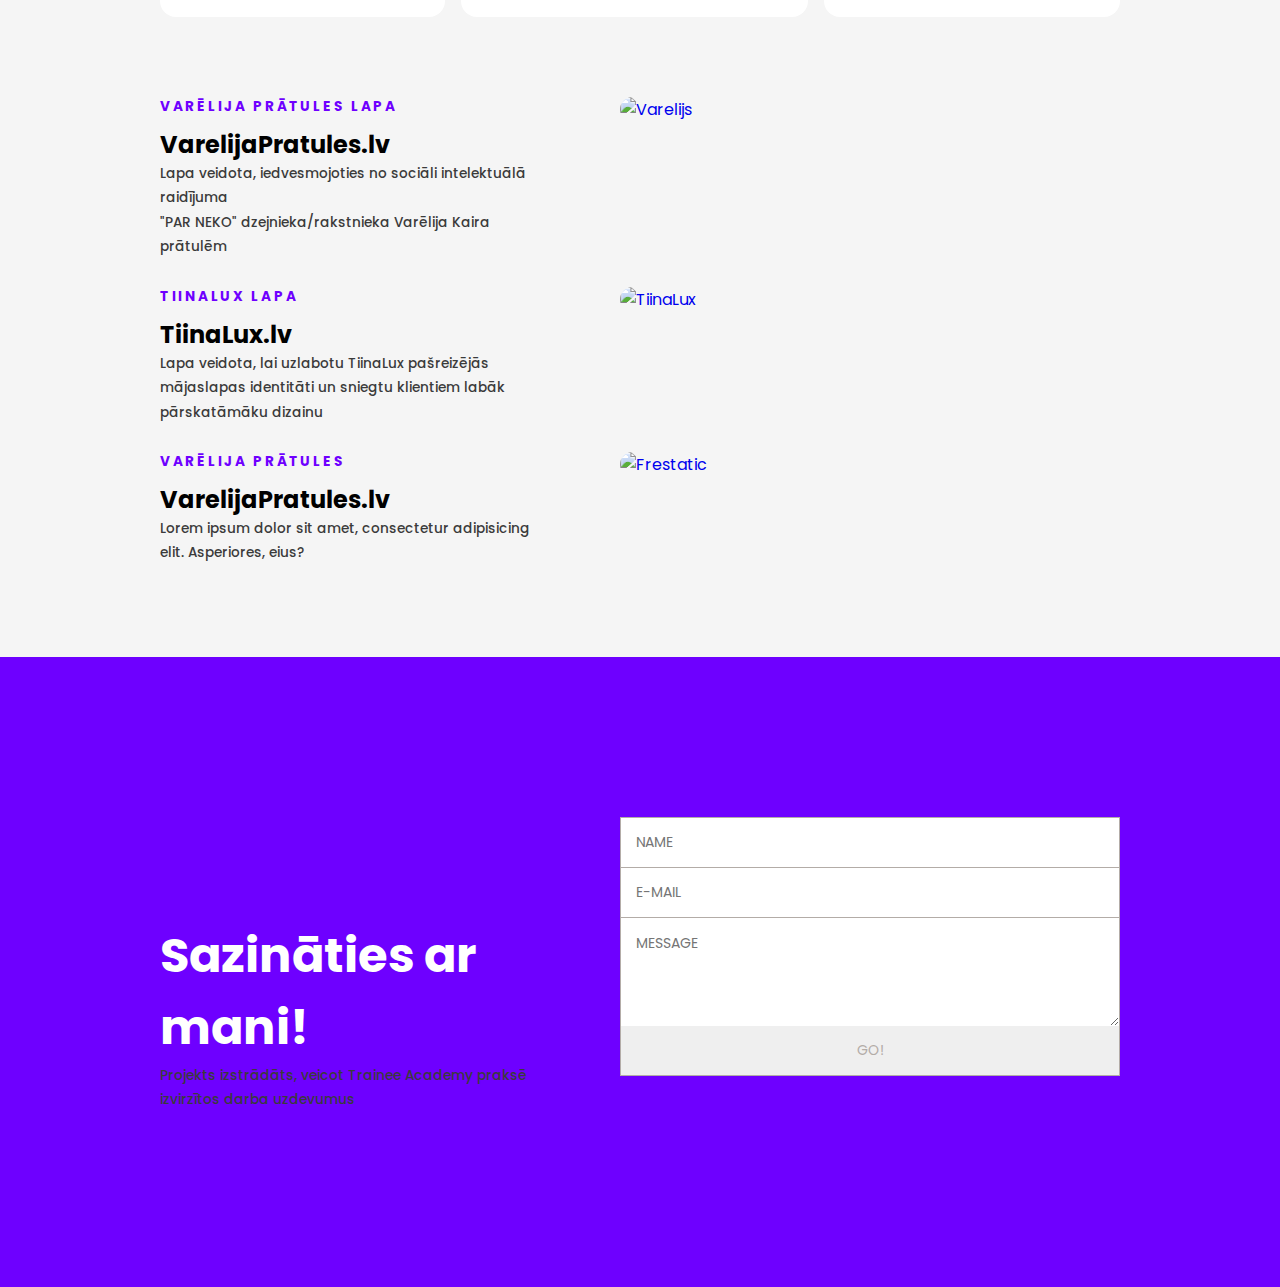
==== commit 0c2ee2a1: "Contacr form TEST" ====
--- a/index.html
+++ b/index.html
@@ -19,7 +19,7 @@
                 <ul>
                    <li><a href="#maniDarbi">Mani darbi</a></li>
                    <li><a href="#mySkills">Manas iemaņas</a></li>
-                   <li><a href="#">Sazināties</a></li>
+                   <li><a href="#contactForm">Sazināties</a></li>
                 </ul>
             </nav>
         </header>
@@ -130,7 +130,7 @@
                 <div class="inner">
                     <p class="subtitle">Varēlija prātules lapa</p>
                     <p class="featured-title">VarelijaPratules.lv</p>
-                    <p class="featured-desc">Lapa veidota, iedvesmojoties no sociāli intelektuālā raidījuma <br> "PAR NEKO" dzejnieka/rakstnieka Varēlija Kaira prātulēm  </p>
+                    <p class="featured-desc">Lapa veidota, iedvesmojoties no sociāli intelektuālā raidījuma <br/> "PAR NEKO" dzejnieka/rakstnieka Varēlija Kaira prātulēm  </p>
                 </div>
             </div>
 
@@ -165,6 +165,27 @@
         </div>
     </section>
 
+    <section class="featured contact-form" id="contactForm">
+        <div class="left">
+        <div class="inner transition2">
+            <a href="#" class="featured-title">Sazināties ar mani! </a>
+            <p class="featured-desc">Projekts izstrādāts, veicot Trainee Academy praksē izvirzītos darba uzdevumus</p>
+        </div>
+
+        </div>
+
+        
+        <form id="form" class="topBefore transition2">
+		
+            <input id="name" type="text" placeholder="NAME">
+            <input id="email" type="text" placeholder="E-MAIL">
+            <textarea id="message" type="text" placeholder="MESSAGE"></textarea>
+    <input id="submit" type="submit" value="GO!">
+    
+  </form>
+
+    </section>
+
     
  
 
--- a/css/style.css
+++ b/css/style.css
@@ -206,6 +206,80 @@
   margin-bottom: 2em;
 }
 
+.contact-form {
+  background-color: #6E00FF;
+  height: 70vh;
+}
+
+.contact-form .featured-title {
+  color: #fff;
+  font-size: 3em;
+}
+
+/* on hover placeholder */
+#form {
+  max-width: 500px;
+  margin: 0 0 0 auto;
+}
+
+input {
+  font-family: 'Poppins', sans-serif;
+  font-size: 0.875em;
+  width: 100%;
+  height: 50px;
+  padding: 0px 15px 0px 15px;
+  outline: none;
+  color: #fff;
+  border: solid 1px #b3aca7;
+  border-bottom: none;
+  transition: all 0.3s ease-in-out;
+  -webkit-transition: all 0.3s ease-in-out;
+  -moz-transition: all 0.3s ease-in-out;
+  -ms-transition: all 0.3s ease-in-out;
+}
+
+input:hover {
+  background: #b3aca7;
+  color: #e2dedb;
+}
+
+textarea {
+  width: 100%;
+  height: 110px;
+  max-height: 110px;
+  padding: 15px;
+  outline: none;
+  color: #fff;
+  font-family: 'Poppins', sans-serif;
+  font-size: 0.875em;
+  border: solid 1px #b3aca7;
+  transition: all 0.3s ease-in-out;
+  -webkit-transition: all 0.3s ease-in-out;
+  -moz-transition: all 0.3s ease-in-out;
+  -ms-transition: all 0.3s ease-in-out;
+}
+
+textarea:hover {
+  background: #b3aca7;
+  color: #e2dedb;
+}
+
+#submit {
+  padding: 0;
+  margin-top: -8px;
+  font-family: 'Poppins', sans-serif;
+  font-size: 0.875em;
+  color: #b3aca7;
+  outline: none;
+  cursor: pointer;
+  border: solid 1px #b3aca7;
+  border-top: none;
+}
+
+#submit:hover {
+  color: #e2dedb;
+}
+
 @media only screen and (min-width: 800px) {
   .meet {
     margin: 2em 0 2em;
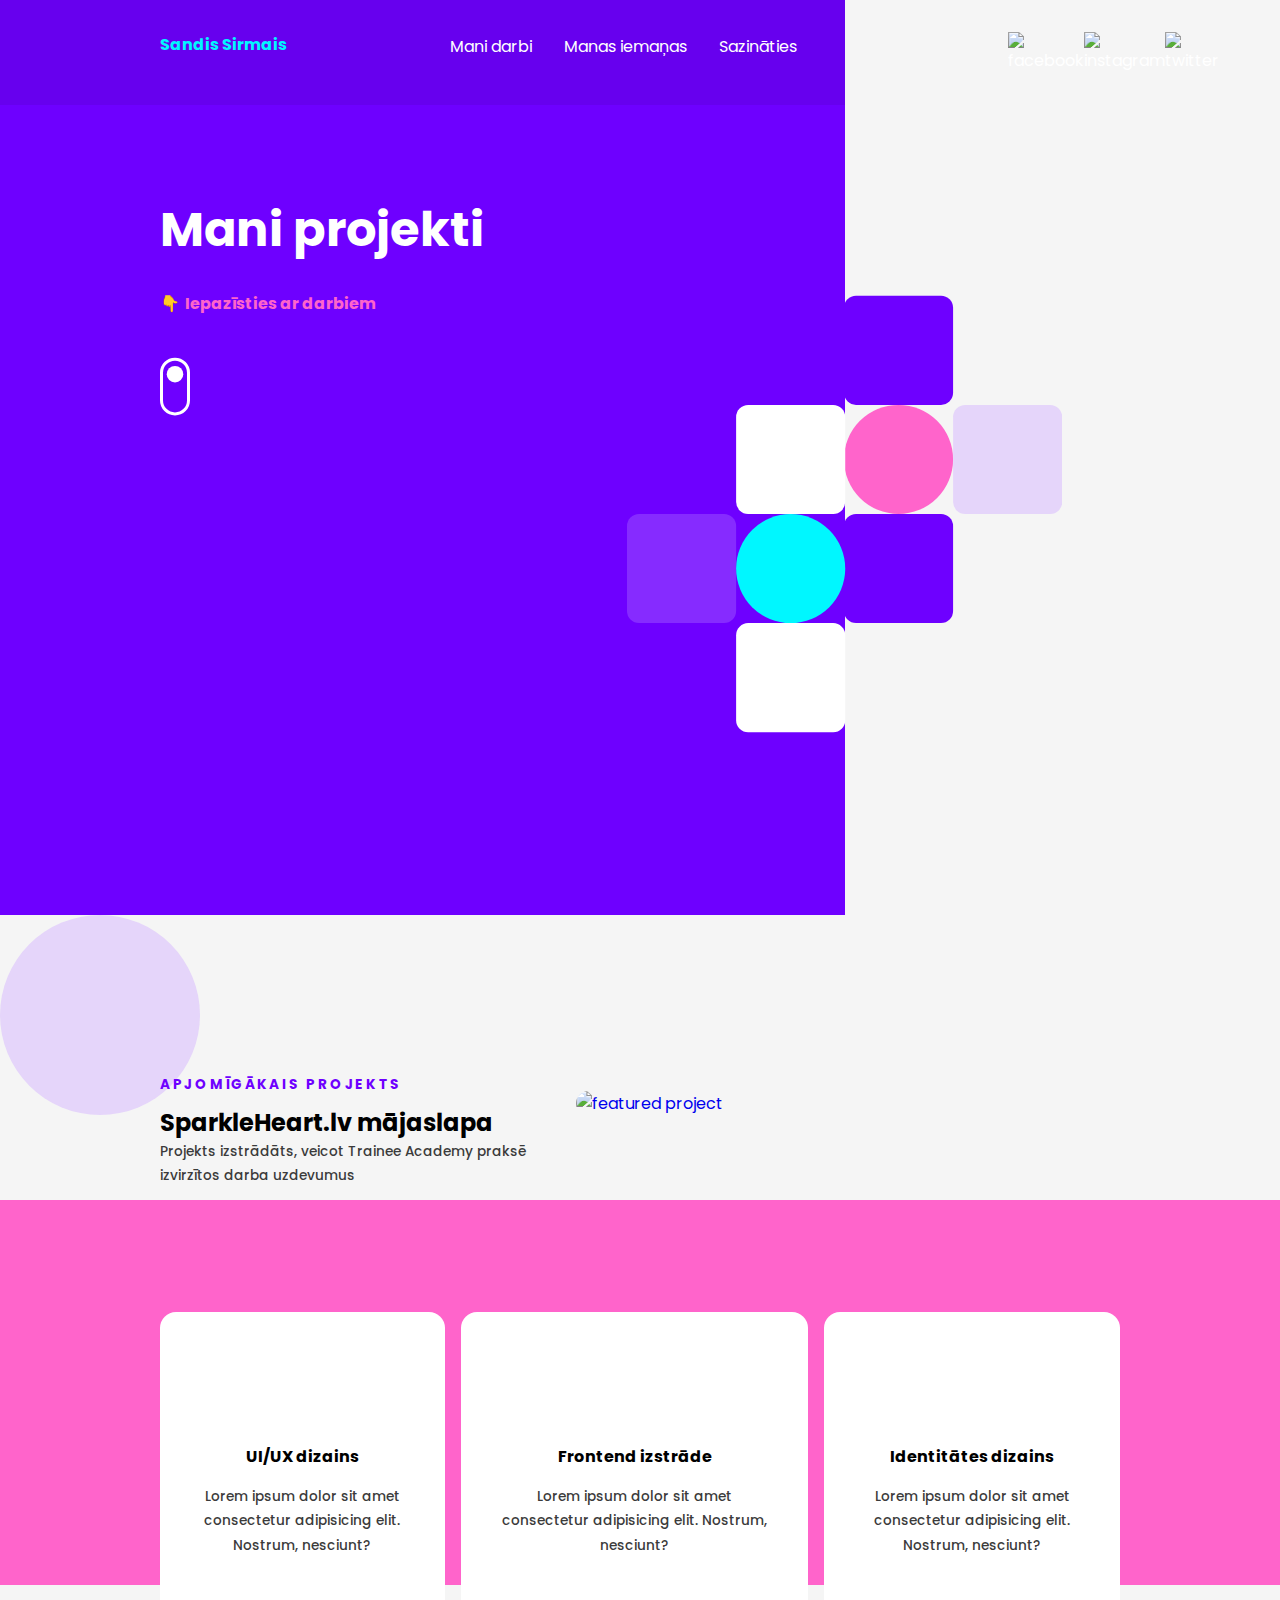
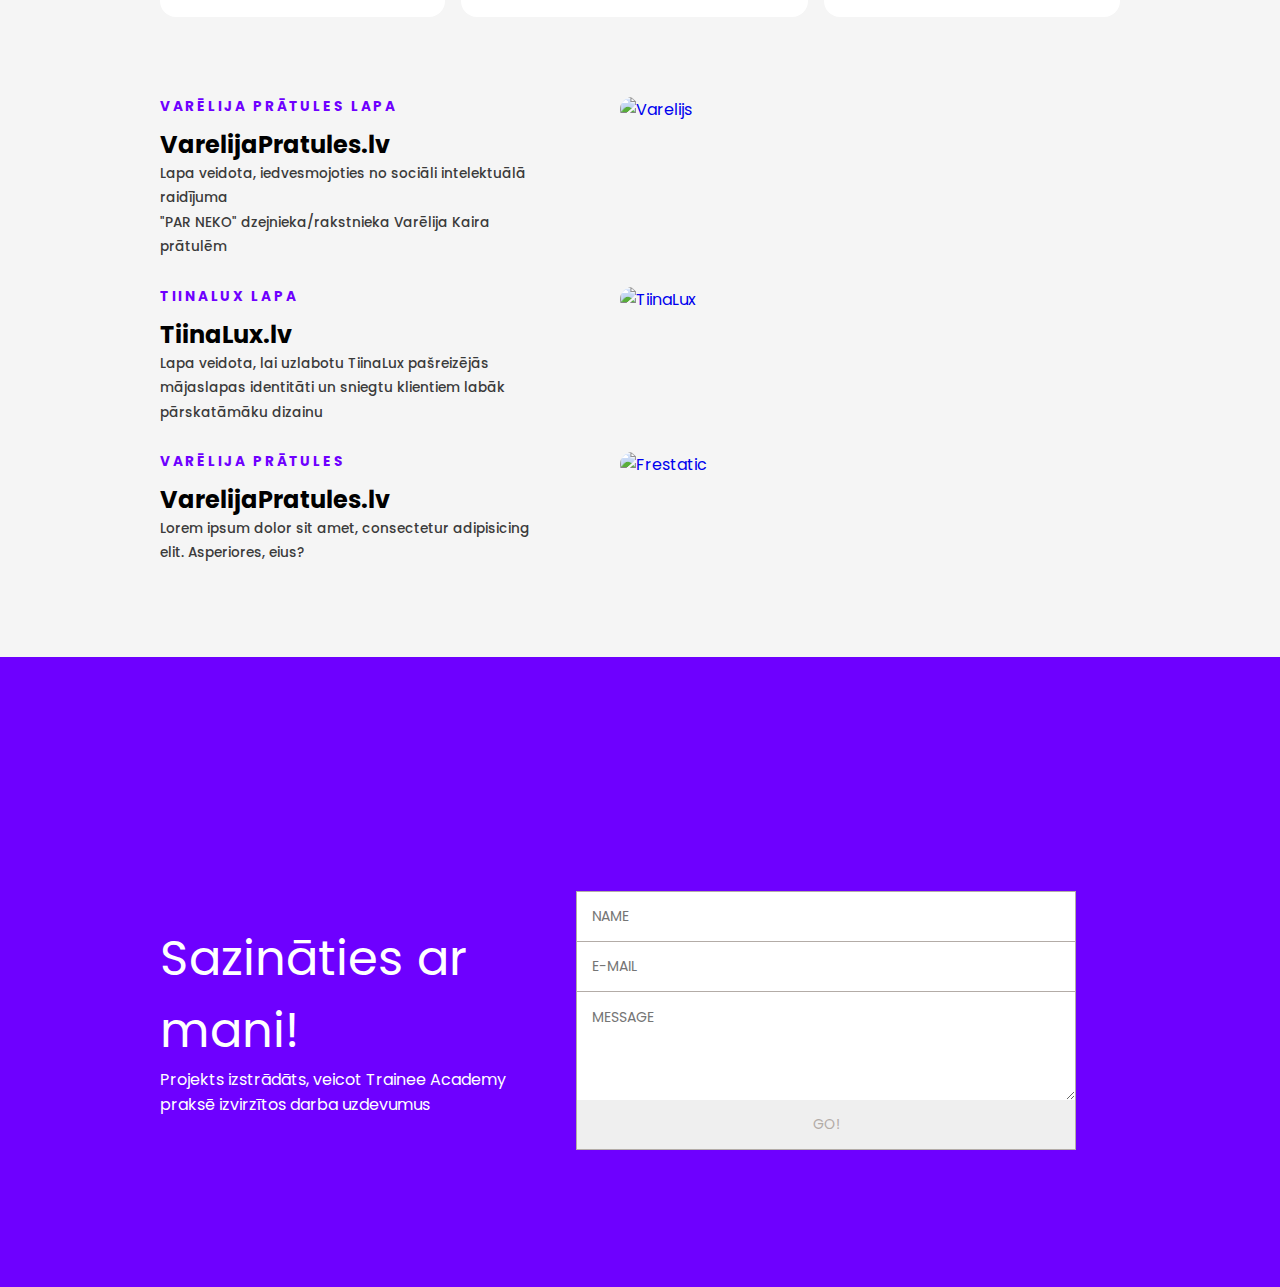
==== commit 260f7e16: "bug fixes" ====
--- a/index.html
+++ b/index.html
@@ -168,21 +168,24 @@
     <section class="featured contact-form" id="contactForm">
         <div class="left">
         <div class="inner transition2">
-            <a href="#" class="featured-title">Sazināties ar mani! </a>
-            <p class="featured-desc">Projekts izstrādāts, veicot Trainee Academy praksē izvirzītos darba uzdevumus</p>
-        </div>
-
-        </div>
-
-        
-        <form id="form" class="topBefore transition2">
-		
-            <input id="name" type="text" placeholder="NAME">
-            <input id="email" type="text" placeholder="E-MAIL">
-            <textarea id="message" type="text" placeholder="MESSAGE"></textarea>
-    <input id="submit" type="submit" value="GO!">
-    
-  </form>
+            <a href="#" class="contact-form-title">Sazināties ar mani! </a>
+            <p class="contact-form-desc">Projekts izstrādāts, veicot Trainee Academy praksē izvirzītos darba uzdevumus</p>
+        </div>
+
+        </div>
+
+        <div class="form-container">
+
+            <form id="form" class="topBefore transition2">
+                <input id="name" type="text" placeholder="NAME">
+                <input id="email" type="text" placeholder="E-MAIL">
+                <textarea id="message" type="text" placeholder="MESSAGE"></textarea>
+                <input id="submit" type="submit" value="GO!">
+            </form>
+
+
+        </div>
+     
 
     </section>
 
--- a/css/style.css
+++ b/css/style.css
@@ -211,15 +211,23 @@
   height: 70vh;
 }
 
-.contact-form .featured-title {
+.contact-form .contact-form-title {
   color: #fff;
   font-size: 3em;
 }
 
+.contact-form .contact-form-desc {
+  color: #fff;
+}
+
 /* on hover placeholder */
-#form {
-  max-width: 500px;
-  margin: 0 0 0 auto;
+.form-container {
+  display: -ms-grid;
+  display: grid;
+  place-content: center;
+  margin: 2em;
+  margin: 0 0 0 2em;
+  max-width: 400px;
 }
 
 input {
@@ -239,8 +247,7 @@
 }
 
 input:hover {
-  background: #b3aca7;
-  color: #e2dedb;
+  background-color: rgba(255, 0, 0, 0.3);
 }
 
 textarea {
@@ -320,6 +327,9 @@
   .portfolio-container img {
     margin-left: 2em;
   }
+  .form-container {
+    max-width: 500px;
+  }
 }
 
 @media only screen and (min-width: 1050px) {
